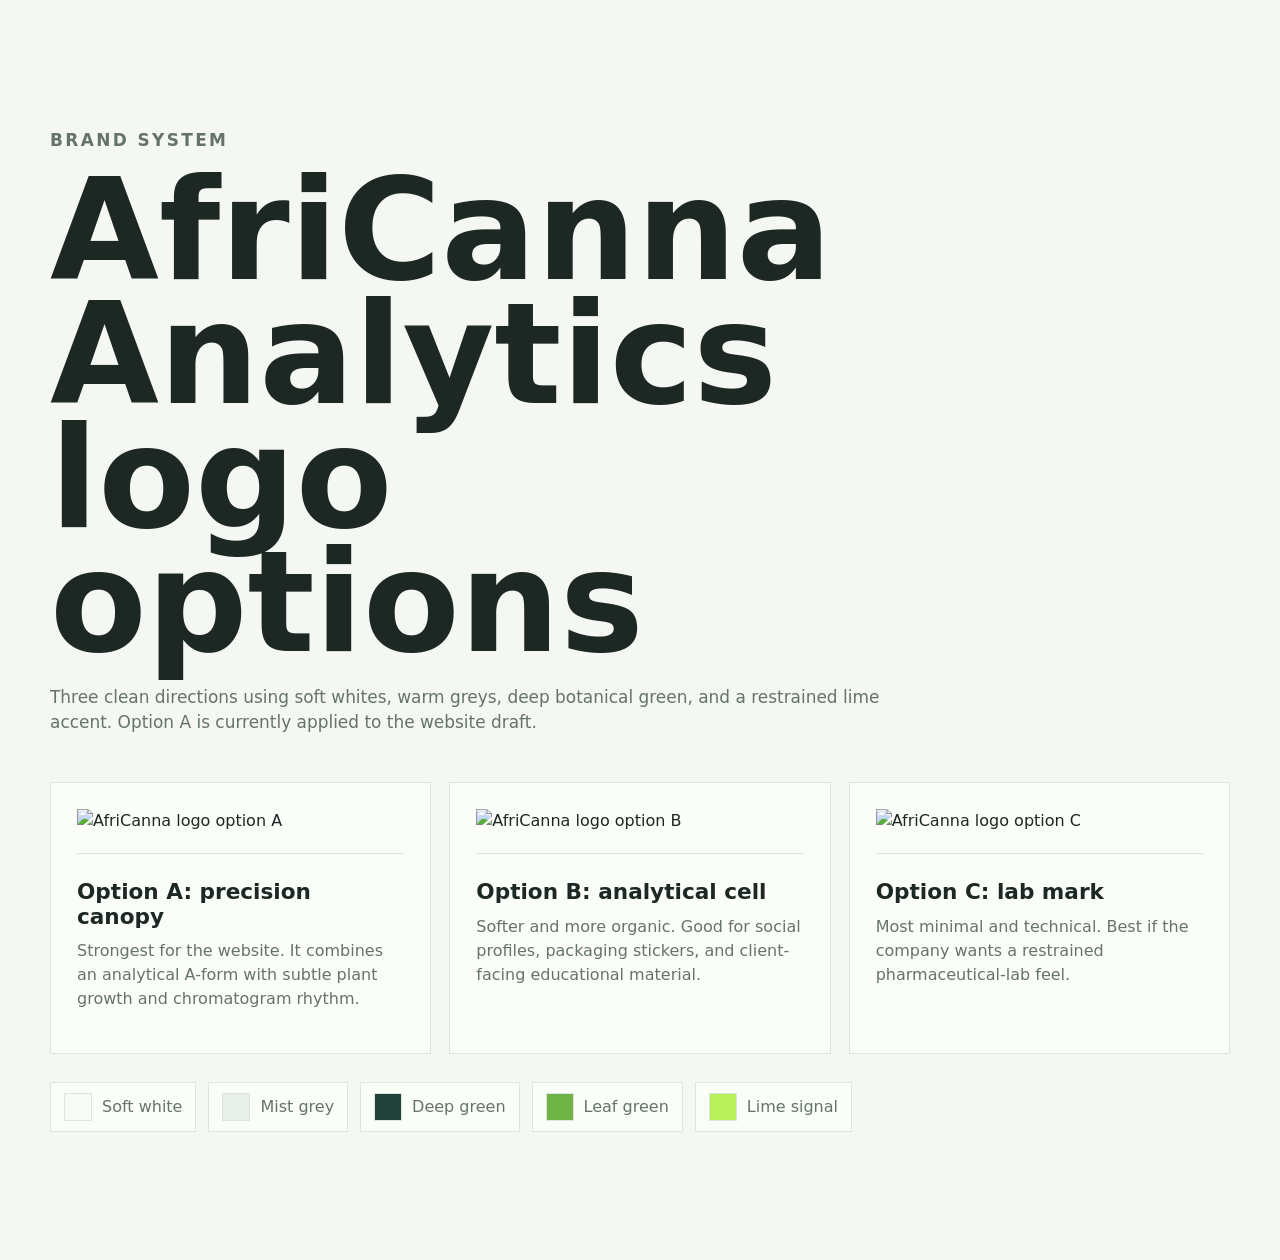
==== brand-options.html @ f75cc37d "Add files via upload" ====
<!doctype html>
<html lang="en">
  <head>
    <meta charset="utf-8" />
    <meta name="viewport" content="width=device-width, initial-scale=1" />
    <title>AfriCanna Analytics | Brand Options</title>
    <link rel="stylesheet" href="styles.css" />
  </head>
  <body class="brand-page">
    <main class="section">
      <div class="wrap">
        <div class="section-heading">
          <p class="kicker">Brand system</p>
          <h1>AfriCanna Analytics logo options</h1>
          <p>
            Three clean directions using soft whites, warm greys, deep botanical green, and a
            restrained lime accent. Option A is currently applied to the website draft.
          </p>
        </div>

        <div class="logo-options">
          <article>
            <img src="assets/logo-africanna-primary.svg" alt="AfriCanna logo option A" />
            <h2>Option A: precision canopy</h2>
            <p>Strongest for the website. It combines an analytical A-form with subtle plant growth and chromatogram rhythm.</p>
          </article>
          <article>
            <img src="assets/logo-africanna-option-b.svg" alt="AfriCanna logo option B" />
            <h2>Option B: analytical cell</h2>
            <p>Softer and more organic. Good for social profiles, packaging stickers, and client-facing educational material.</p>
          </article>
          <article>
            <img src="assets/logo-africanna-option-c.svg" alt="AfriCanna logo option C" />
            <h2>Option C: lab mark</h2>
            <p>Most minimal and technical. Best if the company wants a restrained pharmaceutical-lab feel.</p>
          </article>
        </div>

        <div class="palette">
          <span style="--swatch:#F8FAF7">Soft white</span>
          <span style="--swatch:#E8EEE9">Mist grey</span>
          <span style="--swatch:#21423A">Deep green</span>
          <span style="--swatch:#6FB246">Leaf green</span>
          <span style="--swatch:#B7F05A">Lime signal</span>
        </div>
      </div>
    </main>
  </body>
</html>
---- styles.css ----
:root {
  --ink: #1d2824;
  --muted: #65736b;
  --line: #dde5df;
  --line-strong: #c9d6ce;
  --white: #fbfdf9;
  --soft: #f4f7f2;
  --wash: #eaf0eb;
  --green: #21423a;
  --leaf: #6fb246;
  --lime: #b7f05a;
  --lime-soft: #e7f8c7;
  --shadow: 0 22px 60px rgba(29, 40, 36, 0.11);
  --max: 1180px;
  color-scheme: light;
}

* {
  box-sizing: border-box;
}

html {
  scroll-behavior: smooth;
}

body {
  margin: 0;
  background: var(--white);
  color: var(--ink);
  font-family: Inter, ui-sans-serif, system-ui, -apple-system, BlinkMacSystemFont, "Segoe UI", sans-serif;
  line-height: 1.5;
}

img {
  display: block;
  max-width: 100%;
}

a {
  color: inherit;
  text-decoration: none;
}

.wrap {
  width: min(var(--max), calc(100% - 40px));
  margin: 0 auto;
}

.site-header {
  position: fixed;
  inset: 0 0 auto;
  z-index: 20;
  display: flex;
  align-items: center;
  justify-content: space-between;
  gap: 24px;
  min-height: 78px;
  padding: 14px clamp(20px, 4vw, 52px);
  background: rgba(251, 253, 249, 0.87);
  border-bottom: 1px solid rgba(221, 229, 223, 0.85);
  backdrop-filter: blur(18px);
}

.brand {
  display: inline-flex;
  align-items: center;
  width: 244px;
}

.brand img {
  width: 100%;
  height: auto;
}

nav {
  display: flex;
  align-items: center;
  gap: clamp(14px, 2.4vw, 34px);
  color: var(--muted);
  font-size: 0.92rem;
}

nav a {
  border-bottom: 1px solid transparent;
  padding: 8px 0;
}

nav a:hover {
  color: var(--ink);
  border-color: var(--lime);
}

.hero {
  position: relative;
  min-height: 94svh;
  display: grid;
  align-items: end;
  overflow: hidden;
  isolation: isolate;
  padding: 132px 0 78px;
}

.hero__image,
.hero__overlay {
  position: absolute;
  inset: 0;
}

.hero__image {
  z-index: -3;
  background-image: url("assets/nira-lab-bench.jpeg");
  background-size: cover;
  background-position: center;
  filter: saturate(0.84) brightness(1.08);
  transform: scale(1.02);
}

.hero__overlay {
  z-index: -2;
  background:
    linear-gradient(90deg, rgba(251, 253, 249, 0.96) 0%, rgba(251, 253, 249, 0.78) 44%, rgba(251, 253, 249, 0.3) 100%),
    linear-gradient(0deg, rgba(251, 253, 249, 0.95) 0%, rgba(251, 253, 249, 0) 36%);
}

.hero__content {
  width: min(760px, calc(100% - 40px));
  margin-left: clamp(20px, 7vw, 92px);
}

.eyebrow,
.kicker {
  margin: 0 0 16px;
  color: var(--leaf);
  font-size: 0.78rem;
  font-weight: 720;
  letter-spacing: 0.14em;
  text-transform: uppercase;
}

h1,
h2,
h3,
p {
  margin-top: 0;
}

h1 {
  margin-bottom: 20px;
  font-size: clamp(4.5rem, 11vw, 9.6rem);
  line-height: 0.88;
  letter-spacing: 0;
  max-width: 840px;
}

h2 {
  font-size: clamp(2.1rem, 4.6vw, 4.5rem);
  line-height: 0.98;
  letter-spacing: 0;
  margin-bottom: 24px;
}

h3 {
  font-size: clamp(1.15rem, 1.9vw, 1.45rem);
  line-height: 1.15;
  margin-bottom: 10px;
}

.hero__lead {
  max-width: 620px;
  margin-bottom: 34px;
  color: #3f4d46;
  font-size: clamp(1.12rem, 2vw, 1.45rem);
}

.hero__actions {
  display: flex;
  flex-wrap: wrap;
  gap: 12px;
}

.button,
.contact-form button {
  display: inline-flex;
  min-height: 48px;
  align-items: center;
  justify-content: center;
  border: 1px solid var(--green);
  border-radius: 4px;
  padding: 13px 20px;
  font: inherit;
  font-weight: 680;
  cursor: pointer;
  transition: transform 160ms ease, border-color 160ms ease, background 160ms ease;
}

.button:hover,
.contact-form button:hover {
  transform: translateY(-1px);
}

.button--solid,
.contact-form button {
  background: var(--green);
  color: var(--white);
}

.button--ghost {
  background: rgba(251, 253, 249, 0.65);
  color: var(--green);
}

.band {
  background: var(--green);
  color: var(--white);
}

.intro {
  padding: 84px 0;
}

.intro .kicker {
  color: var(--lime);
}

.intro__grid,
.quality-grid,
.contact-grid,
.methods-grid,
.sample-grid,
.footer-grid {
  display: grid;
  grid-template-columns: minmax(0, 1fr) minmax(0, 1fr);
  gap: clamp(34px, 6vw, 86px);
  align-items: start;
}

.intro p:not(.kicker),
.section-heading p,
.method-copy p,
.quality-grid p,
.contact-grid p {
  color: var(--muted);
  font-size: 1.06rem;
}

.intro p:not(.kicker) {
  color: rgba(251, 253, 249, 0.76);
  max-width: 680px;
}

.intro h2 {
  max-width: 680px;
}

.section {
  padding: clamp(78px, 10vw, 132px) 0;
}

.section--soft {
  background: var(--soft);
}

.section-heading {
  max-width: 860px;
  margin-bottom: 46px;
}

.service-list {
  border-top: 1px solid var(--line);
}

.service {
  display: grid;
  grid-template-columns: 78px minmax(0, 1fr) 150px;
  gap: 28px;
  padding: 34px 0;
  border-bottom: 1px solid var(--line);
}

.service__number {
  color: var(--leaf);
  font-size: 0.82rem;
  font-weight: 760;
  letter-spacing: 0.12em;
}

.service p {
  color: var(--muted);
  margin-bottom: 0;
}

.service__method {
  justify-self: end;
  color: var(--green) !important;
  font-weight: 760;
  white-space: nowrap;
}

.price-table {
  border: 1px solid var(--line);
  background: rgba(251, 253, 249, 0.72);
  box-shadow: var(--shadow);
}

.price-row {
  display: grid;
  grid-template-columns: 1.05fr 2fr 0.85fr 0.95fr 0.72fr;
  min-height: 74px;
  border-bottom: 1px solid var(--line);
}

.price-row:last-child {
  border-bottom: 0;
}

.price-row span {
  display: flex;
  align-items: center;
  min-width: 0;
  padding: 16px 18px;
  border-right: 1px solid var(--line);
  color: var(--muted);
}

.price-row span:first-child,
.price-row span:last-child {
  color: var(--ink);
  font-weight: 690;
}

.price-row span:last-child {
  border-right: 0;
}

.price-row--head {
  min-height: 54px;
  background: var(--green);
}

.price-row--head span {
  color: var(--white) !important;
  font-size: 0.78rem;
  font-weight: 760;
  letter-spacing: 0.11em;
  text-transform: uppercase;
  border-color: rgba(251, 253, 249, 0.18);
}

.price-row--highlight {
  background: var(--lime-soft);
}

.pricing-notes {
  display: flex;
  flex-wrap: wrap;
  gap: 14px;
  margin-top: 18px;
  color: var(--muted);
  font-size: 0.95rem;
}

.pricing-notes p {
  margin: 0;
  border-left: 3px solid var(--lime);
  padding-left: 12px;
}

.instrument-panel {
  display: grid;
  grid-template-columns: repeat(4, minmax(0, 1fr));
  align-items: end;
  gap: 12px;
  min-height: 310px;
  border: 1px solid var(--line);
  background: linear-gradient(180deg, #fbfdf9 0%, #f2f6f0 100%);
  padding: 36px 28px 28px;
  box-shadow: var(--shadow);
}

.instrument {
  position: relative;
  display: grid;
  align-content: end;
  justify-items: center;
  min-height: 230px;
}

.instrument::before {
  content: "";
  width: 100%;
  max-width: 132px;
  height: 104px;
  border: 2px solid var(--line-strong);
  background: #fbfdf9;
  box-shadow: inset 0 -18px 0 rgba(221, 229, 223, 0.38);
}

.instrument p {
  margin: 12px 0 0;
  color: var(--green);
  font-size: 0.82rem;
  font-weight: 760;
  letter-spacing: 0.08em;
}

.instrument__screen,
.instrument__door,
.instrument__stack,
.instrument__tower,
.instrument__bench {
  position: absolute;
  display: block;
}

.instrument__screen {
  top: 94px;
  width: 32px;
  height: 20px;
  background: var(--lime);
  border: 2px solid var(--green);
}

.instrument__door {
  top: 122px;
  width: 46px;
  height: 46px;
  border-radius: 50%;
  border: 8px solid var(--green);
  box-shadow: inset 0 0 0 9px #e7f8c7;
}

.instrument--hplc::before {
  height: 138px;
  max-width: 118px;
}

.instrument__stack {
  width: 82px;
  height: 28px;
  border: 2px solid var(--line-strong);
  background: #fbfdf9;
}

.instrument--hplc .instrument__stack:nth-child(1) {
  top: 75px;
}

.instrument--hplc .instrument__stack:nth-child(2) {
  top: 111px;
}

.instrument--hplc .instrument__stack:nth-child(3) {
  top: 147px;
}

.instrument--ms::before,
.instrument--icp::before {
  height: 78px;
  max-width: 130px;
}

.instrument__tower {
  top: 54px;
  width: 58px;
  height: 112px;
  border: 2px solid var(--line-strong);
  background: linear-gradient(180deg, #fbfdf9 0%, #eaf0eb 100%);
}

.instrument__tower--wide {
  width: 74px;
  height: 124px;
  top: 42px;
}

.instrument__bench {
  top: 156px;
  width: 116px;
  height: 32px;
  border: 2px solid var(--line-strong);
  background: #fbfdf9;
}

.method-lanes {
  display: grid;
  grid-template-columns: repeat(3, minmax(0, 1fr));
  gap: 1px;
  margin-top: 30px;
  background: var(--line);
  border: 1px solid var(--line);
}

.method-lanes article {
  min-height: 228px;
  background: var(--white);
  padding: 30px;
}

.method-lanes p {
  color: var(--muted);
}

.section--image {
  background: #eef3ef;
}

.sample-grid {
  align-items: start;
}

.sample-columns {
  display: grid;
  grid-template-columns: repeat(2, minmax(0, 1fr));
  gap: 18px;
  margin-top: 24px;
}

.sample-columns ul {
  margin: 0;
  padding: 0;
  list-style: none;
}

.sample-columns li {
  border-top: 1px solid var(--line-strong);
  padding: 11px 0;
  color: var(--muted);
}

.sample-columns li:last-child {
  border-bottom: 1px solid var(--line-strong);
}

figure {
  margin: 0;
}

figure img {
  width: 100%;
  aspect-ratio: 16 / 10;
  object-fit: cover;
  border: 1px solid var(--line-strong);
  filter: saturate(0.85) contrast(0.98);
}

figcaption {
  margin-top: 10px;
  color: var(--muted);
  font-size: 0.9rem;
}

.steps {
  display: grid;
  grid-template-columns: repeat(5, minmax(0, 1fr));
  gap: 1px;
  margin: 0;
  padding: 0;
  list-style: none;
  background: var(--line);
  border: 1px solid var(--line);
}

.steps li {
  min-height: 252px;
  background: var(--white);
  padding: 26px;
}

.steps span {
  display: block;
  color: var(--leaf);
  font-weight: 760;
  letter-spacing: 0.1em;
  margin-bottom: 48px;
}

.steps strong {
  display: block;
  margin-bottom: 12px;
  font-size: 1.05rem;
}

.steps p {
  color: var(--muted);
  margin-bottom: 0;
}

.section--quality {
  background: var(--green);
  color: var(--white);
}

.section--quality .kicker {
  color: var(--lime);
}

.section--quality p {
  color: rgba(251, 253, 249, 0.76);
}

.quality-list {
  border-top: 1px solid rgba(251, 253, 249, 0.25);
}

.quality-list p {
  margin: 0;
  padding: 20px 0;
  border-bottom: 1px solid rgba(251, 253, 249, 0.25);
  color: var(--white);
  font-size: 1.12rem;
}

.contact {
  background: var(--white);
}

.contact-form {
  display: grid;
  gap: 16px;
  padding: 28px;
  border: 1px solid var(--line);
  background: var(--soft);
}

label {
  display: grid;
  gap: 8px;
  color: var(--green);
  font-size: 0.88rem;
  font-weight: 720;
}

input,
textarea {
  width: 100%;
  border: 1px solid var(--line-strong);
  border-radius: 0;
  background: var(--white);
  color: var(--ink);
  font: inherit;
  padding: 13px 14px;
}

input:focus,
textarea:focus {
  outline: 2px solid var(--lime);
  outline-offset: 1px;
}

.site-footer {
  border-top: 1px solid var(--line);
  padding: 54px 0;
  background: #f7faf5;
}

.site-footer img {
  width: 250px;
  margin-bottom: 16px;
}

.site-footer p {
  color: var(--muted);
  max-width: 560px;
}

.footer-title {
  color: var(--green) !important;
  font-weight: 760;
  margin-bottom: 10px;
}

.brand-page {
  background: var(--soft);
}

.logo-options {
  display: grid;
  grid-template-columns: repeat(3, minmax(0, 1fr));
  gap: 18px;
}

.logo-options article {
  border: 1px solid var(--line);
  background: var(--white);
  padding: 26px;
}

.logo-options img {
  width: 100%;
  margin-bottom: 26px;
  border-bottom: 1px solid var(--line);
  padding-bottom: 20px;
}

.logo-options h2 {
  font-size: 1.35rem;
  line-height: 1.15;
  margin-bottom: 10px;
}

.logo-options p {
  color: var(--muted);
}

.palette {
  display: flex;
  flex-wrap: wrap;
  gap: 12px;
  margin-top: 28px;
}

.palette span {
  display: inline-flex;
  align-items: center;
  gap: 10px;
  padding: 10px 13px;
  border: 1px solid var(--line);
  background: var(--white);
  color: var(--muted);
}

.palette span::before {
  content: "";
  width: 26px;
  height: 26px;
  background: var(--swatch);
  border: 1px solid var(--line);
}

@media (max-width: 980px) {
  .site-header {
    position: sticky;
    flex-direction: column;
    align-items: flex-start;
    min-height: 0;
  }

  nav {
    width: 100%;
    overflow-x: auto;
    padding-bottom: 2px;
  }

  .hero {
    min-height: 86svh;
    padding-top: 92px;
  }

  .hero__content {
    margin-left: 20px;
  }

  .intro__grid,
  .quality-grid,
  .contact-grid,
  .methods-grid,
  .sample-grid,
  .footer-grid {
    grid-template-columns: 1fr;
  }

  .service {
    grid-template-columns: 56px minmax(0, 1fr);
  }

  .service__method {
    grid-column: 2;
    justify-self: start;
  }

  .price-table {
    display: grid;
    gap: 12px;
    border: 0;
    background: transparent;
    box-shadow: none;
  }

  .price-row,
  .price-row--head {
    display: grid;
    grid-template-columns: 1fr;
    min-height: 0;
    border: 1px solid var(--line);
    background: var(--white);
  }

  .price-row--head {
    display: none;
  }

  .price-row span {
    border-right: 0;
    border-bottom: 1px solid var(--line);
    padding: 12px 16px;
  }

  .price-row span:last-child {
    border-bottom: 0;
  }

  .instrument-panel,
  .method-lanes,
  .steps,
  .logo-options {
    grid-template-columns: 1fr 1fr;
  }

  .method-lanes article,
  .steps li {
    min-height: 210px;
  }
}

@media (max-width: 640px) {
  .wrap,
  .hero__content {
    width: min(100% - 28px, var(--max));
  }

  .brand {
    width: 210px;
  }

  h1 {
    font-size: clamp(3.5rem, 18vw, 5.3rem);
  }

  .hero__overlay {
    background:
      linear-gradient(90deg, rgba(251, 253, 249, 0.98) 0%, rgba(251, 253, 249, 0.86) 68%, rgba(251, 253, 249, 0.58) 100%),
      linear-gradient(0deg, rgba(251, 253, 249, 0.95) 0%, rgba(251, 253, 249, 0) 36%);
  }

  .hero__actions,
  .button {
    width: 100%;
  }

  .sample-columns,
  .instrument-panel,
  .method-lanes,
  .steps,
  .logo-options {
    grid-template-columns: 1fr;
  }

  .instrument-panel {
    min-height: 0;
  }

  .instrument {
    min-height: 190px;
  }

  .contact-form {
    padding: 20px;
  }
}
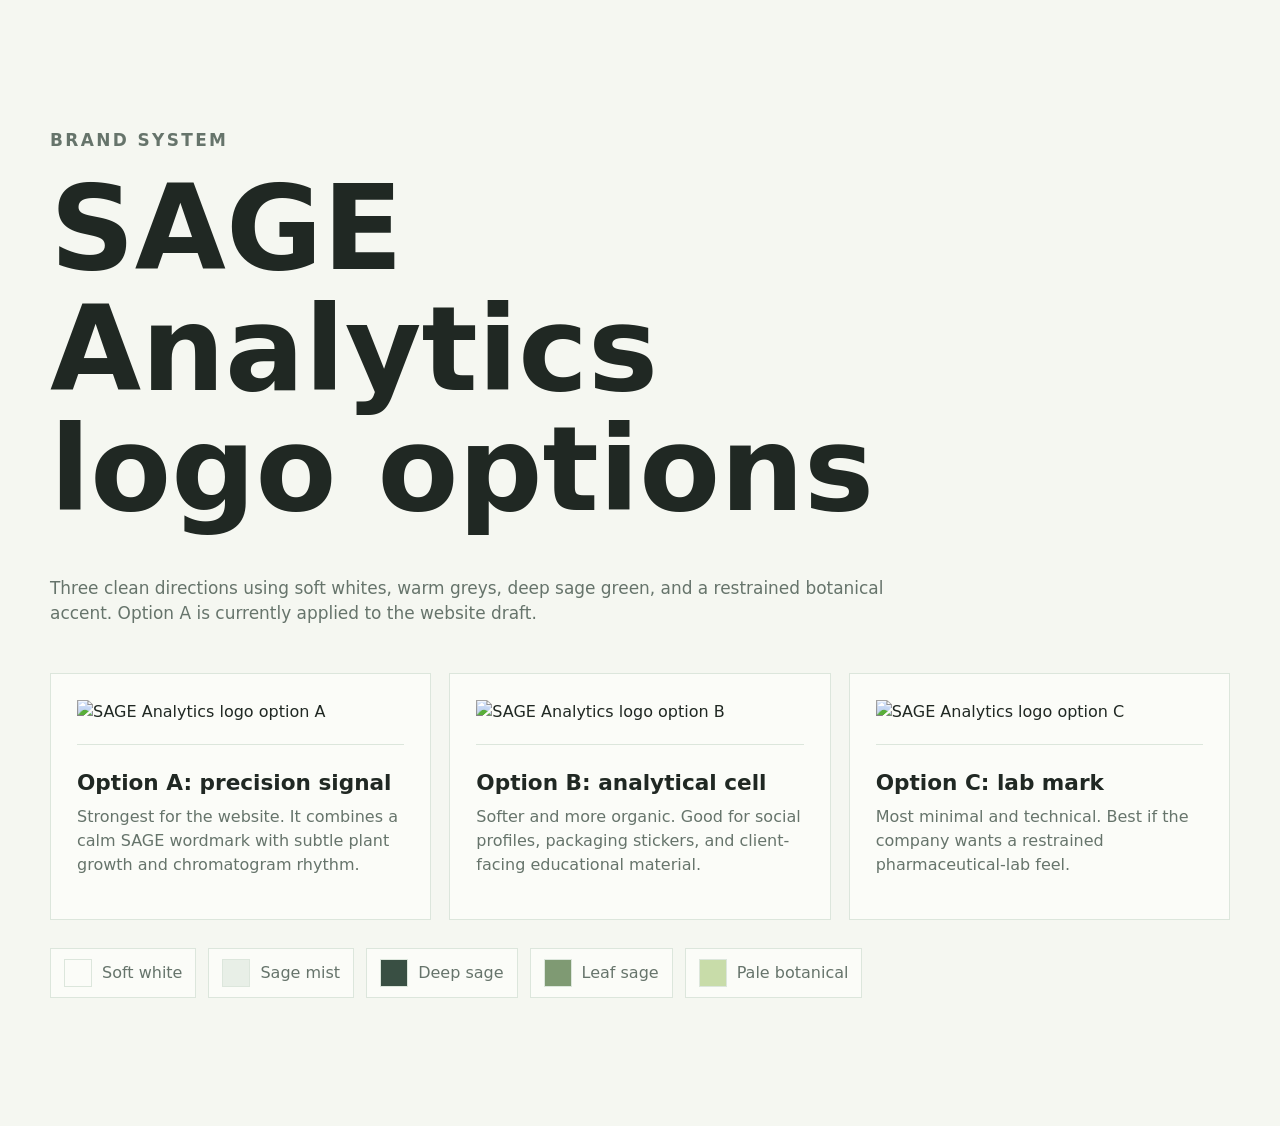
==== commit 6070441f: "Add files via upload" ====
--- a/brand-options.html
+++ b/brand-options.html
@@ -3,7 +3,7 @@
   <head>
     <meta charset="utf-8" />
     <meta name="viewport" content="width=device-width, initial-scale=1" />
-    <title>AfriCanna Analytics | Brand Options</title>
+    <title>SAGE Analytics | Brand Options</title>
     <link rel="stylesheet" href="styles.css" />
   </head>
   <body class="brand-page">
@@ -11,37 +11,37 @@
       <div class="wrap">
         <div class="section-heading">
           <p class="kicker">Brand system</p>
-          <h1>AfriCanna Analytics logo options</h1>
+          <h1>SAGE Analytics logo options</h1>
           <p>
-            Three clean directions using soft whites, warm greys, deep botanical green, and a
-            restrained lime accent. Option A is currently applied to the website draft.
+            Three clean directions using soft whites, warm greys, deep sage green, and a
+            restrained botanical accent. Option A is currently applied to the website draft.
           </p>
         </div>
 
         <div class="logo-options">
           <article>
-            <img src="assets/logo-africanna-primary.svg" alt="AfriCanna logo option A" />
-            <h2>Option A: precision canopy</h2>
-            <p>Strongest for the website. It combines an analytical A-form with subtle plant growth and chromatogram rhythm.</p>
+            <img src="assets/logo-sage-primary.svg" alt="SAGE Analytics logo option A" />
+            <h2>Option A: precision signal</h2>
+            <p>Strongest for the website. It combines a calm SAGE wordmark with subtle plant growth and chromatogram rhythm.</p>
           </article>
           <article>
-            <img src="assets/logo-africanna-option-b.svg" alt="AfriCanna logo option B" />
+            <img src="assets/logo-sage-option-b.svg" alt="SAGE Analytics logo option B" />
             <h2>Option B: analytical cell</h2>
             <p>Softer and more organic. Good for social profiles, packaging stickers, and client-facing educational material.</p>
           </article>
           <article>
-            <img src="assets/logo-africanna-option-c.svg" alt="AfriCanna logo option C" />
+            <img src="assets/logo-sage-option-c.svg" alt="SAGE Analytics logo option C" />
             <h2>Option C: lab mark</h2>
             <p>Most minimal and technical. Best if the company wants a restrained pharmaceutical-lab feel.</p>
           </article>
         </div>
 
         <div class="palette">
-          <span style="--swatch:#F8FAF7">Soft white</span>
-          <span style="--swatch:#E8EEE9">Mist grey</span>
-          <span style="--swatch:#21423A">Deep green</span>
-          <span style="--swatch:#6FB246">Leaf green</span>
-          <span style="--swatch:#B7F05A">Lime signal</span>
+          <span style="--swatch:#FBFCF8">Soft white</span>
+          <span style="--swatch:#E8EFE7">Sage mist</span>
+          <span style="--swatch:#394F43">Deep sage</span>
+          <span style="--swatch:#7F9A73">Leaf sage</span>
+          <span style="--swatch:#C8DCA9">Pale botanical</span>
         </div>
       </div>
     </main>
--- a/styles.css
+++ b/styles.css
@@ -1,16 +1,16 @@
 :root {
-  --ink: #1d2824;
-  --muted: #65736b;
-  --line: #dde5df;
-  --line-strong: #c9d6ce;
-  --white: #fbfdf9;
-  --soft: #f4f7f2;
-  --wash: #eaf0eb;
-  --green: #21423a;
-  --leaf: #6fb246;
-  --lime: #b7f05a;
-  --lime-soft: #e7f8c7;
-  --shadow: 0 22px 60px rgba(29, 40, 36, 0.11);
+  --ink: #202823;
+  --muted: #66746b;
+  --line: #dce6dc;
+  --line-strong: #c5d4c5;
+  --white: #fbfcf8;
+  --soft: #f5f7f1;
+  --wash: #e8efe7;
+  --green: #394f43;
+  --leaf: #7f9a73;
+  --lime: #c8dca9;
+  --lime-soft: #edf4e3;
+  --shadow: 0 22px 60px rgba(32, 40, 35, 0.11);
   --max: 1180px;
   color-scheme: light;
 }
@@ -59,6 +59,7 @@
   background: rgba(251, 253, 249, 0.87);
   border-bottom: 1px solid rgba(221, 229, 223, 0.85);
   backdrop-filter: blur(18px);
+  overflow: visible;
 }
 
 .brand {
@@ -72,22 +73,109 @@
   height: auto;
 }
 
-nav {
+.main-nav {
+  position: relative;
   display: flex;
   align-items: center;
   gap: clamp(14px, 2.4vw, 34px);
   color: var(--muted);
   font-size: 0.92rem;
-}
-
-nav a {
+  overflow: visible;
+}
+
+.main-nav a {
   border-bottom: 1px solid transparent;
   padding: 8px 0;
 }
 
-nav a:hover {
+.main-nav a:hover {
   color: var(--ink);
   border-color: var(--lime);
+}
+
+.nav-item {
+  position: relative;
+}
+
+.nav-item--mega {
+  position: static;
+}
+
+.nav-item > a {
+  display: inline-flex;
+  align-items: center;
+  gap: 8px;
+}
+
+.nav-item > a::after {
+  content: "";
+  width: 7px;
+  height: 7px;
+  border-right: 1px solid currentColor;
+  border-bottom: 1px solid currentColor;
+  transform: rotate(45deg) translateY(-2px);
+}
+
+.mega-menu {
+  position: absolute;
+  top: calc(100% + 18px);
+  right: 0;
+  left: auto;
+  width: min(760px, calc(100vw - 56px));
+  display: grid;
+  grid-template-columns: repeat(3, minmax(0, 1fr));
+  gap: 1px;
+  visibility: hidden;
+  opacity: 0;
+  transform: translateY(8px);
+  pointer-events: none;
+  background: var(--line);
+  border: 1px solid var(--line);
+  box-shadow: var(--shadow);
+  transition: opacity 160ms ease, transform 160ms ease, visibility 160ms ease;
+}
+
+.nav-item:hover .mega-menu,
+.nav-item:focus-within .mega-menu,
+.nav-item--mega.is-open .mega-menu {
+  visibility: visible;
+  opacity: 1;
+  transform: translateY(0);
+  pointer-events: auto;
+}
+
+.mega-menu div {
+  min-height: 220px;
+  padding: 22px;
+  background: rgba(251, 253, 249, 0.98);
+}
+
+.mega-menu p {
+  margin: 0 0 15px;
+  color: var(--green);
+  font-size: 0.75rem;
+  font-weight: 780;
+  letter-spacing: 0.11em;
+  text-transform: uppercase;
+}
+
+.mega-menu a {
+  display: block;
+  border-top: 1px solid var(--line);
+  border-bottom: 0;
+  padding: 12px 0;
+  color: var(--muted);
+}
+
+.mega-menu a:hover {
+  color: var(--ink);
+}
+
+.nav-cta {
+  border: 1px solid var(--green) !important;
+  border-radius: 4px;
+  padding: 10px 15px !important;
+  color: var(--green);
 }
 
 .hero {
@@ -145,18 +233,24 @@
 }
 
 h1 {
-  margin-bottom: 20px;
-  font-size: clamp(4.5rem, 11vw, 9.6rem);
-  line-height: 0.88;
+  margin-bottom: 46px;
+  font-size: clamp(3.8rem, 9.2vw, 8.2rem);
+  line-height: 1.02;
   letter-spacing: 0;
-  max-width: 840px;
+  max-width: 900px;
+  text-wrap: balance;
+}
+
+.hero h1 {
+  margin-bottom: 14px;
 }
 
 h2 {
   font-size: clamp(2.1rem, 4.6vw, 4.5rem);
-  line-height: 0.98;
+  line-height: 1.06;
   letter-spacing: 0;
   margin-bottom: 24px;
+  text-wrap: balance;
 }
 
 h3 {
@@ -165,11 +259,37 @@
   margin-bottom: 10px;
 }
 
+.hero__acronym {
+  max-width: 620px;
+  margin-bottom: 24px;
+  color: var(--green);
+  font-size: clamp(0.86rem, 1.2vw, 1rem);
+  font-weight: 760;
+  letter-spacing: 0.16em;
+  text-transform: uppercase;
+}
+
 .hero__lead {
   max-width: 620px;
   margin-bottom: 34px;
-  color: #3f4d46;
+  color: #46554c;
   font-size: clamp(1.12rem, 2vw, 1.45rem);
+}
+
+.hero__proof {
+  display: flex;
+  flex-wrap: wrap;
+  gap: 10px;
+  margin: -14px 0 30px;
+}
+
+.hero__proof span {
+  border: 1px solid rgba(57, 79, 67, 0.18);
+  background: rgba(251, 252, 248, 0.74);
+  color: var(--green);
+  padding: 8px 11px;
+  font-size: 0.82rem;
+  font-weight: 680;
 }
 
 .hero__actions {
@@ -265,6 +385,262 @@
   margin-bottom: 46px;
 }
 
+.product-grid,
+.scope-grid {
+  display: grid;
+  gap: 1px;
+  background: var(--line);
+  border: 1px solid var(--line);
+}
+
+.product-grid {
+  grid-template-columns: repeat(4, minmax(0, 1fr));
+}
+
+.scope-grid {
+  grid-template-columns: repeat(4, minmax(0, 1fr));
+}
+
+.product-card,
+.scope-card {
+  position: relative;
+  min-height: 282px;
+  background: var(--white);
+  padding: 28px;
+}
+
+.product-card h3,
+.scope-card h3 {
+  margin-top: 28px;
+}
+
+.product-card p,
+.scope-card p {
+  color: var(--muted);
+}
+
+.scope-card {
+  display: grid;
+  align-content: space-between;
+}
+
+.scope-card--complete {
+  background: linear-gradient(180deg, #fbfcf8 0%, #f1f6ed 100%);
+}
+
+.scope-card__method {
+  margin: 26px 0 0;
+  color: var(--green) !important;
+  font-size: 0.8rem;
+  font-weight: 780;
+  letter-spacing: 0.08em;
+  text-transform: uppercase;
+}
+
+.lab-icon {
+  position: relative;
+  display: block;
+  width: 54px;
+  height: 54px;
+  border: 1px solid var(--line-strong);
+  background: #fbfcf8;
+}
+
+.lab-icon::before,
+.lab-icon::after {
+  content: "";
+  position: absolute;
+  display: block;
+}
+
+.lab-icon--flower::before {
+  left: 25px;
+  top: 14px;
+  width: 2px;
+  height: 28px;
+  background: var(--green);
+}
+
+.lab-icon--flower::after {
+  left: 13px;
+  top: 12px;
+  width: 27px;
+  height: 27px;
+  border: 2px solid var(--leaf);
+  border-radius: 50% 50% 50% 0;
+  transform: rotate(-45deg);
+}
+
+.lab-icon--drop::before {
+  left: 17px;
+  top: 9px;
+  width: 20px;
+  height: 31px;
+  border: 2px solid var(--green);
+  border-radius: 16px 16px 18px 18px;
+  transform: rotate(45deg);
+}
+
+.lab-icon--drop::after {
+  left: 24px;
+  top: 28px;
+  width: 18px;
+  height: 2px;
+  background: var(--lime);
+}
+
+.lab-icon--vial::before {
+  left: 19px;
+  top: 10px;
+  width: 16px;
+  height: 32px;
+  border: 2px solid var(--green);
+  border-top: 7px solid var(--green);
+}
+
+.lab-icon--vial::after {
+  left: 22px;
+  top: 30px;
+  width: 10px;
+  height: 7px;
+  background: var(--lime);
+}
+
+.lab-icon--beaker::before {
+  left: 15px;
+  top: 12px;
+  width: 24px;
+  height: 29px;
+  border: 2px solid var(--green);
+  border-top: 0;
+  transform: skewX(-7deg);
+}
+
+.lab-icon--beaker::after {
+  left: 18px;
+  top: 31px;
+  width: 18px;
+  height: 2px;
+  background: var(--lime);
+}
+
+.lab-icon--lc::before,
+.lab-icon--ms::before {
+  left: 15px;
+  top: 12px;
+  width: 24px;
+  height: 30px;
+  border: 2px solid var(--green);
+}
+
+.lab-icon--lc::after {
+  left: 20px;
+  top: 20px;
+  width: 14px;
+  height: 3px;
+  box-shadow: 0 7px 0 var(--lime), 0 14px 0 var(--line-strong);
+  background: var(--line-strong);
+}
+
+.lab-icon--chrom::before {
+  left: 11px;
+  right: 11px;
+  bottom: 13px;
+  height: 2px;
+  background: var(--line-strong);
+}
+
+.lab-icon--chrom::after {
+  left: 13px;
+  bottom: 13px;
+  width: 28px;
+  height: 28px;
+  border-left: 3px solid var(--green);
+  border-bottom: 3px solid var(--lime);
+  transform: skewX(-20deg);
+}
+
+.lab-icon--solvent::before {
+  left: 18px;
+  top: 12px;
+  width: 18px;
+  height: 30px;
+  border: 2px solid var(--green);
+  border-radius: 12px 12px 5px 5px;
+}
+
+.lab-icon--solvent::after {
+  left: 21px;
+  top: 31px;
+  width: 12px;
+  height: 6px;
+  background: var(--lime);
+}
+
+.lab-icon--shield::before {
+  left: 15px;
+  top: 10px;
+  width: 24px;
+  height: 31px;
+  border: 2px solid var(--green);
+  border-radius: 14px 14px 18px 18px;
+}
+
+.lab-icon--shield::after {
+  left: 23px;
+  top: 21px;
+  width: 10px;
+  height: 16px;
+  border-right: 2px solid var(--lime);
+  border-bottom: 2px solid var(--lime);
+  transform: rotate(40deg);
+}
+
+.lab-icon--ms::after {
+  left: 10px;
+  top: 31px;
+  width: 34px;
+  height: 2px;
+  background: var(--lime);
+  box-shadow: 0 -10px 0 var(--line-strong);
+}
+
+.lab-icon--metal::before {
+  left: 17px;
+  top: 10px;
+  width: 20px;
+  height: 32px;
+  border: 2px solid var(--green);
+  border-radius: 4px;
+}
+
+.lab-icon--metal::after {
+  left: 23px;
+  top: 16px;
+  width: 8px;
+  height: 20px;
+  background: linear-gradient(var(--lime) 0 45%, transparent 45% 100%);
+}
+
+.lab-icon--matrix::before {
+  left: 13px;
+  top: 13px;
+  width: 28px;
+  height: 28px;
+  background:
+    linear-gradient(90deg, transparent 47%, var(--green) 47% 53%, transparent 53%),
+    linear-gradient(0deg, transparent 47%, var(--green) 47% 53%, transparent 53%);
+  border: 2px solid var(--line-strong);
+}
+
+.lab-icon--matrix::after {
+  right: 10px;
+  bottom: 10px;
+  width: 10px;
+  height: 10px;
+  background: var(--lime);
+}
+
 .service-list {
   border-top: 1px solid var(--line);
 }
@@ -426,7 +802,7 @@
   height: 46px;
   border-radius: 50%;
   border: 8px solid var(--green);
-  box-shadow: inset 0 0 0 9px #e7f8c7;
+  box-shadow: inset 0 0 0 9px #edf4e3;
 }
 
 .instrument--hplc::before {
@@ -438,7 +814,7 @@
   width: 82px;
   height: 28px;
   border: 2px solid var(--line-strong);
-  background: #fbfdf9;
+  background: #fbfcf8;
 }
 
 .instrument--hplc .instrument__stack:nth-child(1) {
@@ -464,7 +840,7 @@
   width: 58px;
   height: 112px;
   border: 2px solid var(--line-strong);
-  background: linear-gradient(180deg, #fbfdf9 0%, #eaf0eb 100%);
+  background: linear-gradient(180deg, #fbfcf8 0%, #e8efe7 100%);
 }
 
 .instrument__tower--wide {
@@ -478,7 +854,7 @@
   width: 116px;
   height: 32px;
   border: 2px solid var(--line-strong);
-  background: #fbfdf9;
+  background: #fbfcf8;
 }
 
 .method-lanes {
@@ -608,6 +984,33 @@
   border-bottom: 1px solid rgba(251, 253, 249, 0.25);
   color: var(--white);
   font-size: 1.12rem;
+}
+
+.resources {
+  background: var(--soft);
+}
+
+.resources-grid {
+  display: grid;
+  grid-template-columns: minmax(0, 0.9fr) minmax(0, 1.1fr);
+  gap: clamp(34px, 6vw, 86px);
+}
+
+.resource-list {
+  display: grid;
+  border-top: 1px solid var(--line-strong);
+}
+
+.resource-list a {
+  padding: 20px 0;
+  border-bottom: 1px solid var(--line-strong);
+  color: var(--green);
+  font-size: 1.12rem;
+  font-weight: 680;
+}
+
+.resource-list a:hover {
+  color: var(--leaf);
 }
 
 .contact {
@@ -658,9 +1061,24 @@
   margin-bottom: 16px;
 }
 
+.site-footer .footer-grid {
+  grid-template-columns: 1.4fr repeat(3, minmax(140px, 0.65fr));
+  gap: clamp(24px, 4vw, 54px);
+}
+
 .site-footer p {
   color: var(--muted);
   max-width: 560px;
+}
+
+.site-footer a {
+  display: block;
+  color: var(--muted);
+  padding: 5px 0;
+}
+
+.site-footer a:hover {
+  color: var(--green);
 }
 
 .footer-title {
@@ -735,10 +1153,14 @@
     min-height: 0;
   }
 
-  nav {
+  .main-nav {
     width: 100%;
     overflow-x: auto;
     padding-bottom: 2px;
+  }
+
+  .mega-menu {
+    display: none;
   }
 
   .hero {
@@ -755,8 +1177,14 @@
   .contact-grid,
   .methods-grid,
   .sample-grid,
-  .footer-grid {
+  .footer-grid,
+  .resources-grid {
     grid-template-columns: 1fr;
+  }
+
+  .product-grid,
+  .scope-grid {
+    grid-template-columns: 1fr 1fr;
   }
 
   .service {
@@ -823,7 +1251,8 @@
   }
 
   h1 {
-    font-size: clamp(3.5rem, 18vw, 5.3rem);
+    font-size: clamp(3.2rem, 16vw, 4.8rem);
+    line-height: 1.03;
   }
 
   .hero__overlay {
@@ -841,7 +1270,9 @@
   .instrument-panel,
   .method-lanes,
   .steps,
-  .logo-options {
+  .logo-options,
+  .product-grid,
+  .scope-grid {
     grid-template-columns: 1fr;
   }
 
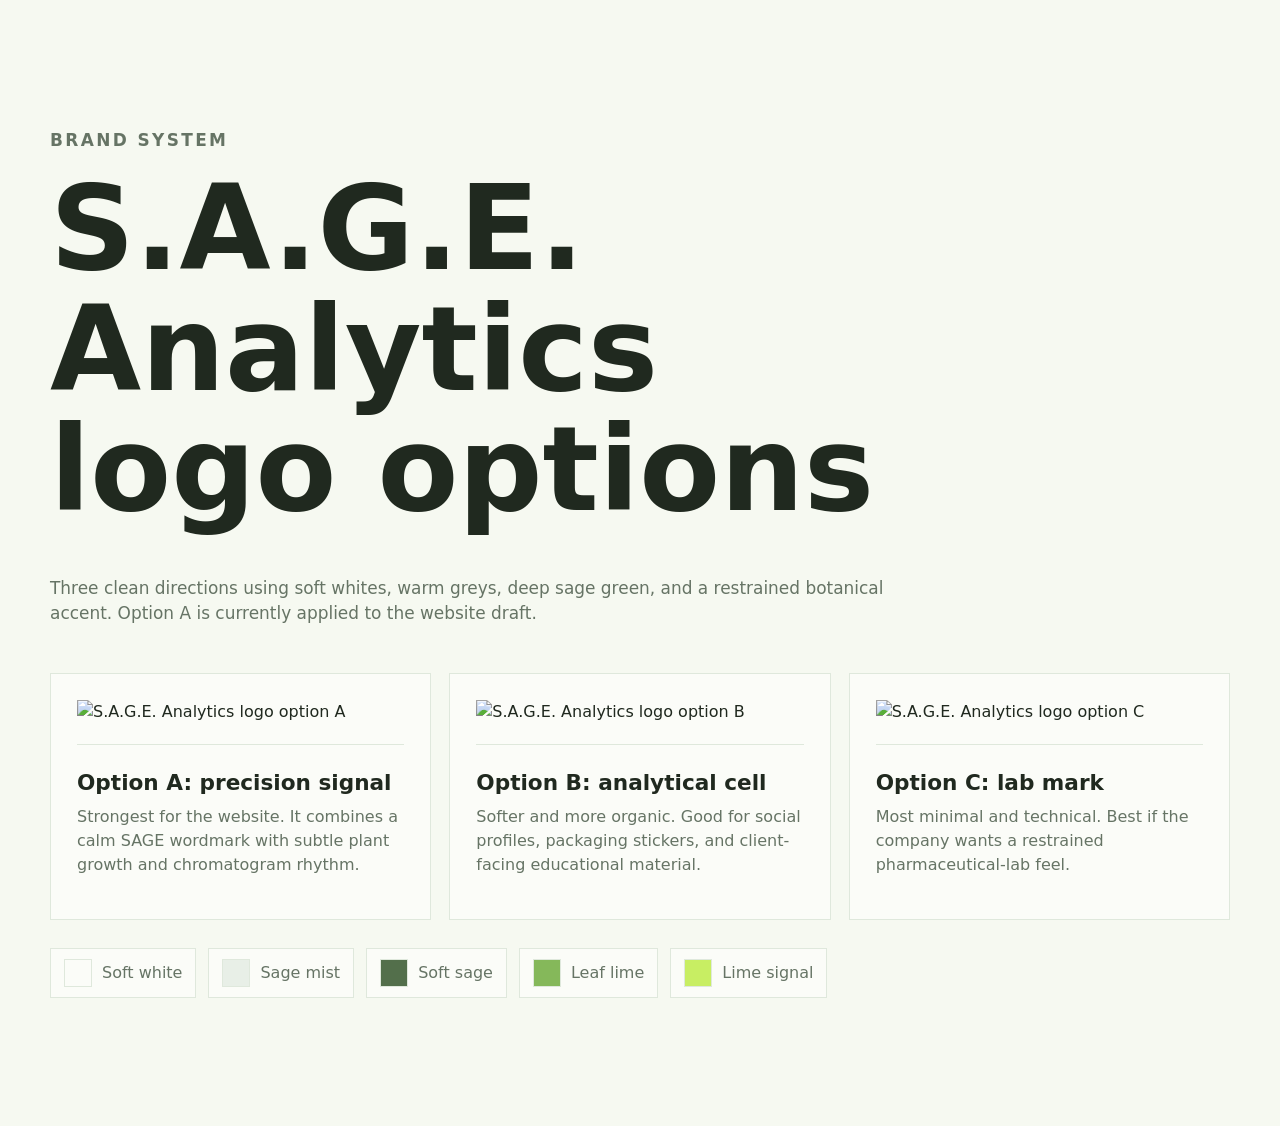
==== commit 93fbdaa3: "Add files via upload" ====
--- a/brand-options.html
+++ b/brand-options.html
@@ -3,7 +3,7 @@
   <head>
     <meta charset="utf-8" />
     <meta name="viewport" content="width=device-width, initial-scale=1" />
-    <title>SAGE Analytics | Brand Options</title>
+    <title>S.A.G.E. Analytics | Brand Options</title>
     <link rel="stylesheet" href="styles.css" />
   </head>
   <body class="brand-page">
@@ -11,7 +11,7 @@
       <div class="wrap">
         <div class="section-heading">
           <p class="kicker">Brand system</p>
-          <h1>SAGE Analytics logo options</h1>
+          <h1>S.A.G.E. Analytics logo options</h1>
           <p>
             Three clean directions using soft whites, warm greys, deep sage green, and a
             restrained botanical accent. Option A is currently applied to the website draft.
@@ -20,17 +20,17 @@
 
         <div class="logo-options">
           <article>
-            <img src="assets/logo-sage-primary.svg" alt="SAGE Analytics logo option A" />
+            <img src="assets/logo-sage-primary.svg" alt="S.A.G.E. Analytics logo option A" />
             <h2>Option A: precision signal</h2>
             <p>Strongest for the website. It combines a calm SAGE wordmark with subtle plant growth and chromatogram rhythm.</p>
           </article>
           <article>
-            <img src="assets/logo-sage-option-b.svg" alt="SAGE Analytics logo option B" />
+            <img src="assets/logo-sage-option-b.svg" alt="S.A.G.E. Analytics logo option B" />
             <h2>Option B: analytical cell</h2>
             <p>Softer and more organic. Good for social profiles, packaging stickers, and client-facing educational material.</p>
           </article>
           <article>
-            <img src="assets/logo-sage-option-c.svg" alt="SAGE Analytics logo option C" />
+            <img src="assets/logo-sage-option-c.svg" alt="S.A.G.E. Analytics logo option C" />
             <h2>Option C: lab mark</h2>
             <p>Most minimal and technical. Best if the company wants a restrained pharmaceutical-lab feel.</p>
           </article>
@@ -39,9 +39,9 @@
         <div class="palette">
           <span style="--swatch:#FBFCF8">Soft white</span>
           <span style="--swatch:#E8EFE7">Sage mist</span>
-          <span style="--swatch:#394F43">Deep sage</span>
-          <span style="--swatch:#7F9A73">Leaf sage</span>
-          <span style="--swatch:#C8DCA9">Pale botanical</span>
+          <span style="--swatch:#536F4B">Soft sage</span>
+          <span style="--swatch:#85B85A">Leaf lime</span>
+          <span style="--swatch:#C8EE63">Lime signal</span>
         </div>
       </div>
     </main>
--- a/styles.css
+++ b/styles.css
@@ -1,16 +1,16 @@
 :root {
-  --ink: #202823;
-  --muted: #66746b;
-  --line: #dce6dc;
-  --line-strong: #c5d4c5;
+  --ink: #20291f;
+  --muted: #667465;
+  --line: #dfe8dc;
+  --line-strong: #c8d8c2;
   --white: #fbfcf8;
-  --soft: #f5f7f1;
-  --wash: #e8efe7;
-  --green: #394f43;
-  --leaf: #7f9a73;
-  --lime: #c8dca9;
-  --lime-soft: #edf4e3;
-  --shadow: 0 22px 60px rgba(32, 40, 35, 0.11);
+  --soft: #f6f9f1;
+  --wash: #ebf3e7;
+  --green: #536f4b;
+  --leaf: #85b85a;
+  --lime: #c8ee63;
+  --lime-soft: #eef9d1;
+  --shadow: 0 22px 60px rgba(32, 41, 31, 0.11);
   --max: 1180px;
   color-scheme: light;
 }
@@ -56,8 +56,8 @@
   gap: 24px;
   min-height: 78px;
   padding: 14px clamp(20px, 4vw, 52px);
-  background: rgba(251, 253, 249, 0.87);
-  border-bottom: 1px solid rgba(221, 229, 223, 0.85);
+  background: rgba(251, 252, 248, 0.89);
+  border-bottom: 1px solid rgba(223, 232, 220, 0.86);
   backdrop-filter: blur(18px);
   overflow: visible;
 }
@@ -65,12 +65,38 @@
 .brand {
   display: inline-flex;
   align-items: center;
-  width: 244px;
+  width: 270px;
+  min-height: 54px;
 }
 
 .brand img {
   width: 100%;
   height: auto;
+  min-height: 46px;
+}
+
+.brand__fallback {
+  color: var(--green);
+  line-height: 1;
+}
+
+.brand__fallback strong,
+.brand__fallback em {
+  display: block;
+}
+
+.brand__fallback strong {
+  font-size: 1.42rem;
+  font-weight: 780;
+  letter-spacing: 0.08em;
+}
+
+.brand__fallback em {
+  margin-top: 5px;
+  color: var(--muted);
+  font-family: Georgia, "Times New Roman", serif;
+  font-size: 0.95rem;
+  font-style: italic;
 }
 
 .main-nav {
@@ -242,7 +268,7 @@
 }
 
 .hero h1 {
-  margin-bottom: 14px;
+  margin-bottom: 12px;
 }
 
 h2 {
@@ -263,16 +289,18 @@
   max-width: 620px;
   margin-bottom: 24px;
   color: var(--green);
-  font-size: clamp(0.86rem, 1.2vw, 1rem);
-  font-weight: 760;
-  letter-spacing: 0.16em;
-  text-transform: uppercase;
+  font-family: Georgia, "Times New Roman", serif;
+  font-size: clamp(1.05rem, 1.8vw, 1.35rem);
+  font-style: italic;
+  font-weight: 500;
+  letter-spacing: 0.01em;
+  text-transform: none;
 }
 
 .hero__lead {
   max-width: 620px;
   margin-bottom: 34px;
-  color: #46554c;
+  color: #4e5a4c;
   font-size: clamp(1.12rem, 2vw, 1.45rem);
 }
 
@@ -284,7 +312,7 @@
 }
 
 .hero__proof span {
-  border: 1px solid rgba(57, 79, 67, 0.18);
+  border: 1px solid rgba(83, 111, 75, 0.2);
   background: rgba(251, 252, 248, 0.74);
   color: var(--green);
   padding: 8px 11px;
@@ -425,7 +453,7 @@
 }
 
 .scope-card--complete {
-  background: linear-gradient(180deg, #fbfcf8 0%, #f1f6ed 100%);
+  background: linear-gradient(180deg, #fbfcf8 0%, #f2f8ea 100%);
 }
 
 .scope-card__method {
@@ -802,7 +830,7 @@
   height: 46px;
   border-radius: 50%;
   border: 8px solid var(--green);
-  box-shadow: inset 0 0 0 9px #edf4e3;
+  box-shadow: inset 0 0 0 9px #eef9d1;
 }
 
 .instrument--hplc::before {
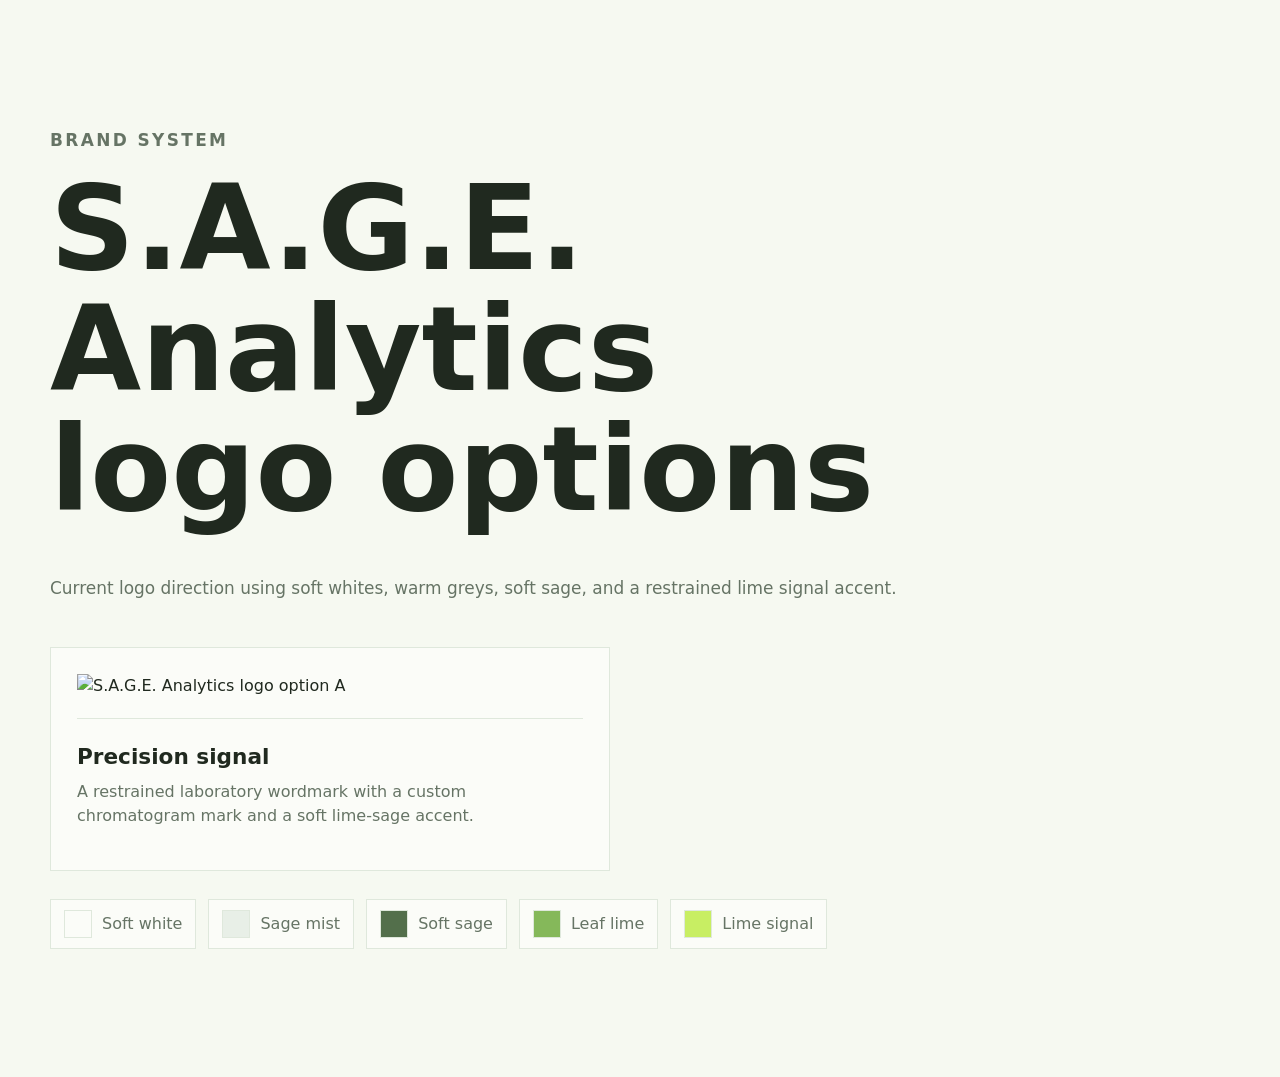
==== commit 71cac6f0: "Add files via upload" ====
--- a/brand-options.html
+++ b/brand-options.html
@@ -13,26 +13,16 @@
           <p class="kicker">Brand system</p>
           <h1>S.A.G.E. Analytics logo options</h1>
           <p>
-            Three clean directions using soft whites, warm greys, deep sage green, and a
-            restrained botanical accent. Option A is currently applied to the website draft.
+            Current logo direction using soft whites, warm greys, soft sage, and a restrained
+            lime signal accent.
           </p>
         </div>
 
-        <div class="logo-options">
+        <div class="logo-options logo-options--single">
           <article>
             <img src="assets/logo-sage-primary.svg" alt="S.A.G.E. Analytics logo option A" />
-            <h2>Option A: precision signal</h2>
-            <p>Strongest for the website. It combines a calm SAGE wordmark with subtle plant growth and chromatogram rhythm.</p>
-          </article>
-          <article>
-            <img src="assets/logo-sage-option-b.svg" alt="S.A.G.E. Analytics logo option B" />
-            <h2>Option B: analytical cell</h2>
-            <p>Softer and more organic. Good for social profiles, packaging stickers, and client-facing educational material.</p>
-          </article>
-          <article>
-            <img src="assets/logo-sage-option-c.svg" alt="S.A.G.E. Analytics logo option C" />
-            <h2>Option C: lab mark</h2>
-            <p>Most minimal and technical. Best if the company wants a restrained pharmaceutical-lab feel.</p>
+            <h2>Precision signal</h2>
+            <p>A restrained laboratory wordmark with a custom chromatogram mark and a soft lime-sage accent.</p>
           </article>
         </div>
 
--- a/styles.css
+++ b/styles.css
@@ -75,30 +75,6 @@
   min-height: 46px;
 }
 
-.brand__fallback {
-  color: var(--green);
-  line-height: 1;
-}
-
-.brand__fallback strong,
-.brand__fallback em {
-  display: block;
-}
-
-.brand__fallback strong {
-  font-size: 1.42rem;
-  font-weight: 780;
-  letter-spacing: 0.08em;
-}
-
-.brand__fallback em {
-  margin-top: 5px;
-  color: var(--muted);
-  font-family: Georgia, "Times New Roman", serif;
-  font-size: 0.95rem;
-  font-style: italic;
-}
-
 .main-nav {
   position: relative;
   display: flex;
@@ -289,11 +265,10 @@
   max-width: 620px;
   margin-bottom: 24px;
   color: var(--green);
-  font-family: Georgia, "Times New Roman", serif;
   font-size: clamp(1.05rem, 1.8vw, 1.35rem);
-  font-style: italic;
-  font-weight: 500;
-  letter-spacing: 0.01em;
+  font-style: normal;
+  font-weight: 560;
+  letter-spacing: 0;
   text-transform: none;
 }
 
@@ -1125,6 +1100,11 @@
   gap: 18px;
 }
 
+.logo-options--single {
+  grid-template-columns: minmax(0, 1fr);
+  max-width: 560px;
+}
+
 .logo-options article {
   border: 1px solid var(--line);
   background: var(--white);
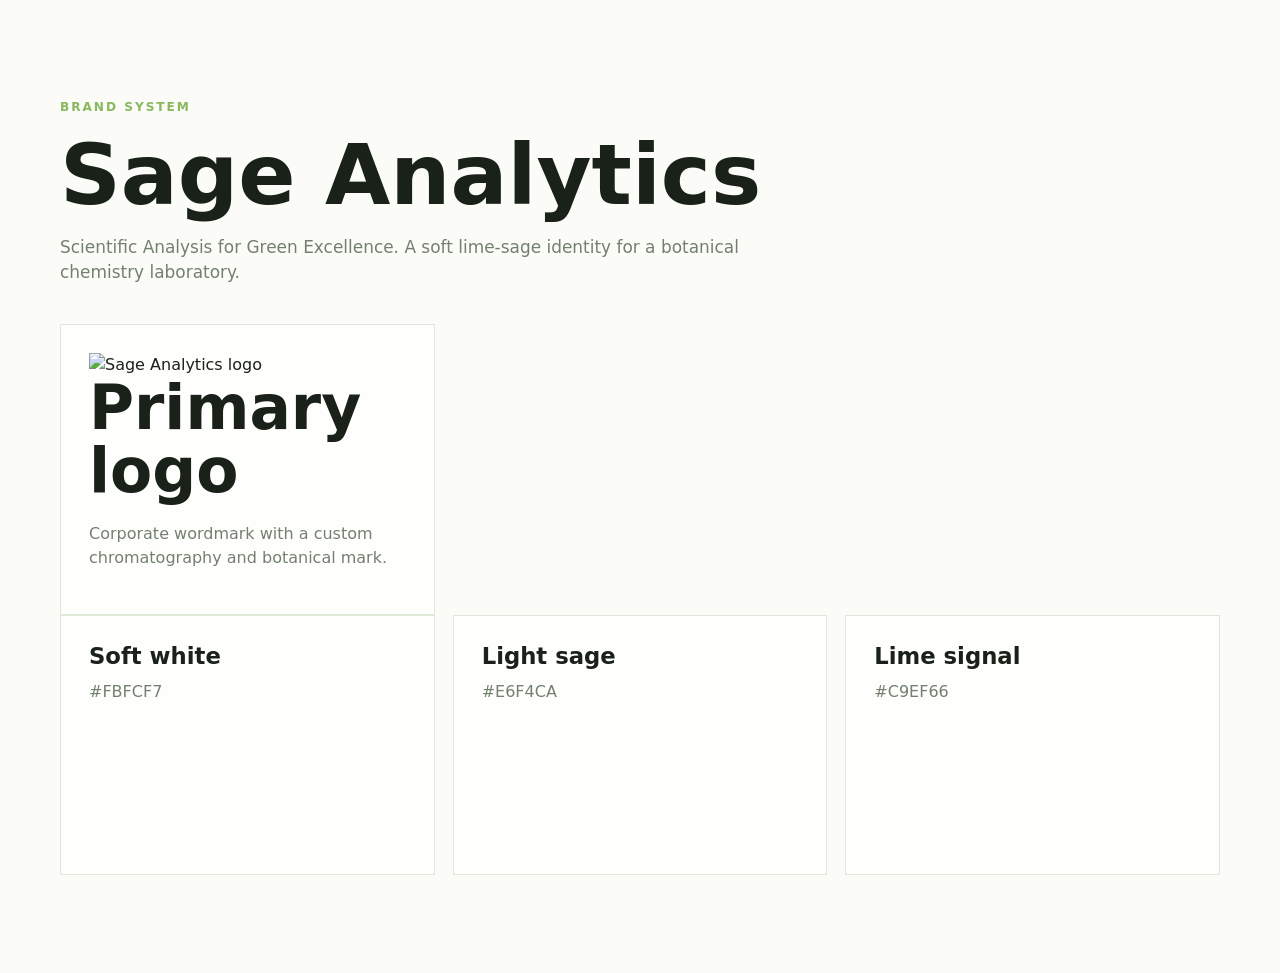
==== commit e6edd466: "Add files via upload" ====
--- a/brand-options.html
+++ b/brand-options.html
@@ -1,39 +1,31 @@
-<!doctype html>
+﻿<!doctype html>
 <html lang="en">
   <head>
     <meta charset="utf-8" />
     <meta name="viewport" content="width=device-width, initial-scale=1" />
-    <title>S.A.G.E. Analytics | Brand Options</title>
-    <link rel="stylesheet" href="styles.css" />
+    <title>Sage Analytics | Brand System</title>
+    <link rel="stylesheet" href="styles.css?v=launch-v18" />
   </head>
-  <body class="brand-page">
+  <body>
     <main class="section">
-      <div class="wrap">
-        <div class="section-heading">
-          <p class="kicker">Brand system</p>
-          <h1>S.A.G.E. Analytics logo options</h1>
-          <p>
-            Current logo direction using soft whites, warm greys, soft sage, and a restrained
-            lime signal accent.
-          </p>
-        </div>
-
-        <div class="logo-options logo-options--single">
-          <article>
-            <img src="assets/logo-sage-primary.svg" alt="S.A.G.E. Analytics logo option A" />
-            <h2>Precision signal</h2>
-            <p>A restrained laboratory wordmark with a custom chromatogram mark and a soft lime-sage accent.</p>
-          </article>
-        </div>
-
-        <div class="palette">
-          <span style="--swatch:#FBFCF8">Soft white</span>
-          <span style="--swatch:#E8EFE7">Sage mist</span>
-          <span style="--swatch:#536F4B">Soft sage</span>
-          <span style="--swatch:#85B85A">Leaf lime</span>
-          <span style="--swatch:#C8EE63">Lime signal</span>
-        </div>
+      <div class="section-heading">
+        <p class="eyebrow">Brand system</p>
+        <h1>Sage Analytics</h1>
+        <p>Scientific Analysis for Green Excellence. A soft lime-sage identity for a botanical chemistry laboratory.</p>
+      </div>
+      <div class="product-grid">
+        <article>
+          <img src="assets/logo-sage-primary.svg?v=launch-v18" alt="Sage Analytics logo" />
+          <h2>Primary logo</h2>
+          <p>Corporate wordmark with a custom chromatography and botanical mark.</p>
+        </article>
+      </div>
+      <div class="product-grid">
+        <article><h3>Soft white</h3><p>#FBFCF7</p></article>
+        <article><h3>Light sage</h3><p>#E6F4CA</p></article>
+        <article><h3>Lime signal</h3><p>#C9EF66</p></article>
       </div>
     </main>
   </body>
 </html>
+
--- a/styles.css
+++ b/styles.css
@@ -1,17 +1,19 @@
 :root {
-  --ink: #20291f;
-  --muted: #667465;
-  --line: #dfe8dc;
-  --line-strong: #c8d8c2;
-  --white: #fbfcf8;
-  --soft: #f6f9f1;
-  --wash: #ebf3e7;
-  --green: #536f4b;
-  --leaf: #85b85a;
-  --lime: #c8ee63;
-  --lime-soft: #eef9d1;
-  --shadow: 0 22px 60px rgba(32, 41, 31, 0.11);
-  --max: 1180px;
+  --ink: #192118;
+  --text: #3c4939;
+  --muted: #73806f;
+  --line: #dfe9d9;
+  --line-strong: #c5d7ba;
+  --paper: #fbfcf7;
+  --white: #ffffff;
+  --mist: #f4f8ed;
+  --sage-50: #f1f8df;
+  --sage-100: #e6f4ca;
+  --sage-300: #c9ef66;
+  --sage-500: #89b85f;
+  --sage-700: #4f7446;
+  --shadow: 0 24px 70px rgba(34, 48, 27, 0.11);
+  --max: 1160px;
   color-scheme: light;
 }
 
@@ -25,7 +27,7 @@
 
 body {
   margin: 0;
-  background: var(--white);
+  background: var(--paper);
   color: var(--ink);
   font-family: Inter, ui-sans-serif, system-ui, -apple-system, BlinkMacSystemFont, "Segoe UI", sans-serif;
   line-height: 1.5;
@@ -41,76 +43,79 @@
   text-decoration: none;
 }
 
-.wrap {
-  width: min(var(--max), calc(100% - 40px));
-  margin: 0 auto;
+button,
+input,
+textarea {
+  font: inherit;
 }
 
 .site-header {
-  position: fixed;
-  inset: 0 0 auto;
-  z-index: 20;
+  position: sticky;
+  top: 0;
+  z-index: 30;
   display: flex;
   align-items: center;
   justify-content: space-between;
-  gap: 24px;
-  min-height: 78px;
-  padding: 14px clamp(20px, 4vw, 52px);
-  background: rgba(251, 252, 248, 0.89);
-  border-bottom: 1px solid rgba(223, 232, 220, 0.86);
-  backdrop-filter: blur(18px);
-  overflow: visible;
+  min-height: 82px;
+  padding: 14px clamp(20px, 4vw, 54px);
+  background: rgba(251, 252, 247, 0.9);
+  border-bottom: 1px solid rgba(223, 233, 217, 0.86);
+  backdrop-filter: blur(20px);
 }
 
 .brand {
   display: inline-flex;
   align-items: center;
-  width: 270px;
-  min-height: 54px;
+  width: 236px;
 }
 
 .brand img {
   width: 100%;
   height: auto;
-  min-height: 46px;
 }
 
 .main-nav {
-  position: relative;
   display: flex;
   align-items: center;
-  gap: clamp(14px, 2.4vw, 34px);
-  color: var(--muted);
-  font-size: 0.92rem;
-  overflow: visible;
-}
-
-.main-nav a {
+  gap: clamp(16px, 2.5vw, 34px);
+  color: var(--muted);
+  font-size: 0.93rem;
+}
+
+.main-nav > a,
+.nav-trigger {
+  border: 0;
   border-bottom: 1px solid transparent;
-  padding: 8px 0;
-}
-
-.main-nav a:hover {
+  background: transparent;
+  color: inherit;
+  padding: 10px 0;
+  cursor: pointer;
+}
+
+.main-nav > a:hover,
+.nav-trigger:hover {
   color: var(--ink);
-  border-color: var(--lime);
+  border-color: var(--sage-300);
+}
+
+.nav-cta {
+  border: 1px solid rgba(79, 116, 70, 0.55) !important;
+  border-radius: 999px;
+  color: var(--sage-700) !important;
+  padding: 11px 18px !important;
 }
 
 .nav-item {
   position: relative;
 }
 
-.nav-item--mega {
-  position: static;
-}
-
-.nav-item > a {
+.nav-trigger {
   display: inline-flex;
   align-items: center;
   gap: 8px;
 }
 
-.nav-item > a::after {
-  content: "";
+.nav-trigger span {
   width: 7px;
   height: 7px;
   border-right: 1px solid currentColor;
@@ -121,11 +126,10 @@
 .mega-menu {
   position: absolute;
   top: calc(100% + 18px);
-  right: 0;
-  left: auto;
-  width: min(760px, calc(100vw - 56px));
-  display: grid;
-  grid-template-columns: repeat(3, minmax(0, 1fr));
+  right: -260px;
+  display: grid;
+  grid-template-columns: repeat(3, minmax(220px, 1fr));
+  width: min(860px, calc(100vw - 40px));
   gap: 1px;
   visibility: hidden;
   opacity: 0;
@@ -139,91 +143,185 @@
 
 .nav-item:hover .mega-menu,
 .nav-item:focus-within .mega-menu,
-.nav-item--mega.is-open .mega-menu {
+.nav-item.is-open .mega-menu {
   visibility: visible;
   opacity: 1;
   transform: translateY(0);
   pointer-events: auto;
 }
 
-.mega-menu div {
-  min-height: 220px;
+.mega-menu section {
+  min-height: 264px;
   padding: 22px;
-  background: rgba(251, 253, 249, 0.98);
+  background: rgba(251, 252, 247, 0.98);
 }
 
 .mega-menu p {
-  margin: 0 0 15px;
-  color: var(--green);
-  font-size: 0.75rem;
+  margin: 0 0 14px;
+  color: var(--sage-700);
+  font-size: 0.72rem;
+  font-weight: 760;
+  letter-spacing: 0.14em;
+  text-transform: uppercase;
+}
+
+.mega-menu a {
+  display: grid;
+  grid-template-columns: 36px 1fr;
+  gap: 11px;
+  align-items: center;
+  border-top: 1px solid var(--line);
+  padding: 13px 0;
+}
+
+.mega-menu a strong,
+.mega-menu a small {
+  display: block;
+}
+
+.mega-menu a strong {
+  color: var(--ink);
+  font-size: 0.95rem;
+}
+
+.mega-menu a small {
+  color: var(--muted);
+  font-size: 0.78rem;
+}
+
+.menu-icon,
+.tile-icon {
+  position: relative;
+  display: inline-grid;
+  place-items: center;
+  border: 1px solid rgba(137, 184, 95, 0.36);
+  background: rgba(201, 239, 102, 0.16);
+}
+
+.menu-icon {
+  width: 34px;
+  height: 34px;
+  border-radius: 50%;
+}
+
+.menu-icon::before,
+.menu-icon::after,
+.tile-icon::before,
+.tile-icon::after {
+  content: "";
+  position: absolute;
+}
+
+.menu-icon--potency::before,
+.tile-icon--potency::before {
+  width: 16px;
+  height: 18px;
+  border: 2px solid var(--sage-700);
+  border-radius: 3px 3px 7px 7px;
+}
+
+.menu-icon--terpene::before,
+.tile-icon--terpene::before,
+.menu-icon--flower::before,
+.tile-icon--flower::before {
+  width: 18px;
+  height: 12px;
+  border: 2px solid var(--sage-700);
+  border-top: 0;
+  border-radius: 0 0 18px 18px;
+  transform: rotate(-24deg);
+}
+
+.menu-icon--terpene::after,
+.tile-icon--terpene::after,
+.menu-icon--flower::after,
+.tile-icon--flower::after {
+  width: 2px;
+  height: 20px;
+  background: var(--sage-300);
+  transform: rotate(38deg);
+}
+
+.menu-icon--solvent::before,
+.tile-icon--solvent::before,
+.menu-icon--oil::before,
+.tile-icon--oil::before {
+  width: 16px;
+  height: 22px;
+  border: 2px solid var(--sage-700);
+  border-radius: 10px 10px 12px 12px;
+  transform: rotate(12deg);
+}
+
+.menu-icon--extract::before,
+.tile-icon--extract::before {
+  width: 18px;
+  height: 18px;
+  border: 2px solid var(--sage-700);
+  border-radius: 4px;
+}
+
+.menu-icon--team::before {
+  width: 18px;
+  height: 10px;
+  border: 2px solid var(--sage-700);
+  border-radius: 12px 12px 4px 4px;
+  transform: translateY(5px);
+}
+
+.menu-icon--coa::before {
+  width: 16px;
+  height: 20px;
+  border: 2px solid var(--sage-700);
+  border-radius: 3px;
+}
+
+.menu-icon--price::before {
+  width: 18px;
+  height: 18px;
+  border: 2px solid var(--sage-700);
+  border-radius: 50%;
+}
+
+.section,
+.hero,
+.signal-strip,
+.site-footer {
+  width: min(var(--max), calc(100% - 40px));
+  margin: 0 auto;
+}
+
+.hero {
+  display: grid;
+  grid-template-columns: minmax(0, 0.92fr) minmax(360px, 0.78fr);
+  gap: clamp(38px, 6vw, 86px);
+  align-items: center;
+  min-height: calc(100svh - 82px);
+  padding: 62px 0 72px;
+}
+
+.hero__copy {
+  position: relative;
+}
+
+.hero__copy::before {
+  content: "";
+  position: absolute;
+  top: -34px;
+  left: -34px;
+  width: 160px;
+  height: 160px;
+  border: 1px solid rgba(137, 184, 95, 0.25);
+  opacity: 0.55;
+  pointer-events: none;
+}
+
+.eyebrow {
+  margin: 0 0 18px;
+  color: var(--sage-500);
+  font-size: 0.76rem;
   font-weight: 780;
-  letter-spacing: 0.11em;
-  text-transform: uppercase;
-}
-
-.mega-menu a {
-  display: block;
-  border-top: 1px solid var(--line);
-  border-bottom: 0;
-  padding: 12px 0;
-  color: var(--muted);
-}
-
-.mega-menu a:hover {
-  color: var(--ink);
-}
-
-.nav-cta {
-  border: 1px solid var(--green) !important;
-  border-radius: 4px;
-  padding: 10px 15px !important;
-  color: var(--green);
-}
-
-.hero {
-  position: relative;
-  min-height: 94svh;
-  display: grid;
-  align-items: end;
-  overflow: hidden;
-  isolation: isolate;
-  padding: 132px 0 78px;
-}
-
-.hero__image,
-.hero__overlay {
-  position: absolute;
-  inset: 0;
-}
-
-.hero__image {
-  z-index: -3;
-  background-image: url("assets/nira-lab-bench.jpeg");
-  background-size: cover;
-  background-position: center;
-  filter: saturate(0.84) brightness(1.08);
-  transform: scale(1.02);
-}
-
-.hero__overlay {
-  z-index: -2;
-  background:
-    linear-gradient(90deg, rgba(251, 253, 249, 0.96) 0%, rgba(251, 253, 249, 0.78) 44%, rgba(251, 253, 249, 0.3) 100%),
-    linear-gradient(0deg, rgba(251, 253, 249, 0.95) 0%, rgba(251, 253, 249, 0) 36%);
-}
-
-.hero__content {
-  width: min(760px, calc(100% - 40px));
-  margin-left: clamp(20px, 7vw, 92px);
-}
-
-.eyebrow,
-.kicker {
-  margin: 0 0 16px;
-  color: var(--leaf);
-  font-size: 0.78rem;
-  font-weight: 720;
-  letter-spacing: 0.14em;
+  letter-spacing: 0.16em;
   text-transform: uppercase;
 }
 
@@ -235,64 +333,41 @@
 }
 
 h1 {
-  margin-bottom: 46px;
-  font-size: clamp(3.8rem, 9.2vw, 8.2rem);
+  max-width: 740px;
+  margin-bottom: 18px;
+  font-size: clamp(3.35rem, 6.6vw, 6rem);
+  line-height: 0.98;
+  letter-spacing: 0;
+  text-wrap: balance;
+}
+
+h2 {
+  max-width: 840px;
+  margin-bottom: 20px;
+  font-size: clamp(2.3rem, 4.8vw, 4.8rem);
   line-height: 1.02;
   letter-spacing: 0;
-  max-width: 900px;
   text-wrap: balance;
 }
 
-.hero h1 {
-  margin-bottom: 12px;
-}
-
-h2 {
-  font-size: clamp(2.1rem, 4.6vw, 4.5rem);
-  line-height: 1.06;
-  letter-spacing: 0;
-  margin-bottom: 24px;
-  text-wrap: balance;
-}
-
 h3 {
-  font-size: clamp(1.15rem, 1.9vw, 1.45rem);
-  line-height: 1.15;
   margin-bottom: 10px;
-}
-
-.hero__acronym {
-  max-width: 620px;
-  margin-bottom: 24px;
-  color: var(--green);
-  font-size: clamp(1.05rem, 1.8vw, 1.35rem);
-  font-style: normal;
+  font-size: clamp(1.15rem, 1.8vw, 1.42rem);
+  line-height: 1.14;
+}
+
+.brand-line {
+  margin-bottom: 22px;
+  color: var(--sage-700);
+  font-size: clamp(1.02rem, 1.8vw, 1.28rem);
   font-weight: 560;
-  letter-spacing: 0;
-  text-transform: none;
 }
 
 .hero__lead {
-  max-width: 620px;
+  max-width: 650px;
   margin-bottom: 34px;
-  color: #4e5a4c;
-  font-size: clamp(1.12rem, 2vw, 1.45rem);
-}
-
-.hero__proof {
-  display: flex;
-  flex-wrap: wrap;
-  gap: 10px;
-  margin: -14px 0 30px;
-}
-
-.hero__proof span {
-  border: 1px solid rgba(83, 111, 75, 0.2);
-  background: rgba(251, 252, 248, 0.74);
-  color: var(--green);
-  padding: 8px 11px;
-  font-size: 0.82rem;
-  font-weight: 680;
+  color: var(--text);
+  font-size: clamp(1.12rem, 2vw, 1.38rem);
 }
 
 .hero__actions {
@@ -304,16 +379,15 @@
 .button,
 .contact-form button {
   display: inline-flex;
-  min-height: 48px;
+  min-height: 50px;
   align-items: center;
   justify-content: center;
-  border: 1px solid var(--green);
-  border-radius: 4px;
-  padding: 13px 20px;
-  font: inherit;
-  font-weight: 680;
+  border: 1px solid var(--sage-700);
+  border-radius: 999px;
+  padding: 13px 22px;
+  font-weight: 720;
   cursor: pointer;
-  transition: transform 160ms ease, border-color 160ms ease, background 160ms ease;
+  transition: transform 160ms ease, background 160ms ease;
 }
 
 .button:hover,
@@ -323,902 +397,440 @@
 
 .button--solid,
 .contact-form button {
-  background: var(--green);
+  background: var(--sage-700);
   color: var(--white);
 }
 
 .button--ghost {
-  background: rgba(251, 253, 249, 0.65);
-  color: var(--green);
-}
-
-.band {
-  background: var(--green);
+  background: rgba(255, 255, 255, 0.7);
+  color: var(--sage-700);
+}
+
+.hero__visual {
+  position: relative;
+  min-height: 540px;
+  padding: 24px;
+  background: linear-gradient(180deg, rgba(230, 244, 202, 0.46), rgba(255, 255, 255, 0.68));
+  border: 1px solid var(--line);
+}
+
+.hero__visual img {
+  width: 100%;
+  height: 500px;
+  object-fit: cover;
+  object-position: center;
+  filter: saturate(0.78) brightness(1.1);
+}
+
+.hero-card {
+  position: absolute;
+  right: -18px;
+  bottom: 44px;
+  width: min(300px, calc(100% - 32px));
+  padding: 22px;
+  background: rgba(251, 252, 247, 0.94);
+  border: 1px solid var(--line);
+  box-shadow: var(--shadow);
+}
+
+.hero-card span,
+.scope-card__top p {
+  margin: 0 0 8px;
+  color: var(--sage-500);
+  font-size: 0.72rem;
+  font-weight: 780;
+  letter-spacing: 0.14em;
+  text-transform: uppercase;
+}
+
+.hero-card strong {
+  display: block;
+  margin-bottom: 8px;
+  font-size: 1.3rem;
+}
+
+.hero-card p {
+  margin: 0;
+  color: var(--muted);
+}
+
+.signal-strip {
+  display: grid;
+  grid-template-columns: repeat(4, minmax(0, 1fr));
+  border-top: 1px solid var(--line);
+  border-bottom: 1px solid var(--line);
+}
+
+.signal-strip div {
+  min-height: 142px;
+  padding: 28px 22px;
+  border-right: 1px solid var(--line);
+}
+
+.signal-strip div:last-child {
+  border-right: 0;
+}
+
+.signal-strip span {
+  display: block;
+  margin-bottom: 14px;
+  color: var(--sage-500);
+  font-weight: 800;
+}
+
+.signal-strip strong {
+  display: block;
+  margin-bottom: 6px;
+}
+
+.signal-strip p {
+  margin: 0;
+  color: var(--muted);
+}
+
+.section {
+  padding: 98px 0;
+}
+
+.section-heading {
+  margin-bottom: 38px;
+}
+
+.section-heading p:not(.eyebrow),
+.lab-copy p,
+.contact-section > div p {
+  max-width: 720px;
+  color: var(--muted);
+  font-size: 1.06rem;
+}
+
+.section--sage {
+  width: 100%;
+  max-width: none;
+  padding-inline: max(20px, calc((100vw - var(--max)) / 2));
+  background: linear-gradient(180deg, rgba(241, 248, 223, 0.72), rgba(251, 252, 247, 0.8));
+  border-top: 1px solid var(--line);
+  border-bottom: 1px solid var(--line);
+}
+
+.product-grid,
+.scope-grid,
+.team-grid,
+.process-grid {
+  display: grid;
+  gap: 18px;
+}
+
+.product-grid,
+.scope-grid,
+.team-grid {
+  grid-template-columns: repeat(3, minmax(0, 1fr));
+}
+
+.product-grid article,
+.scope-card,
+.team-grid article,
+.process-grid article {
+  background: rgba(255, 255, 255, 0.78);
+  border: 1px solid var(--line);
+  padding: 28px;
+}
+
+.product-grid article,
+.team-grid article,
+.process-grid article {
+  min-height: 260px;
+}
+
+.product-grid p,
+.scope-card p,
+.team-grid p,
+.process-grid p {
+  color: var(--muted);
+}
+
+.tile-icon {
+  width: 54px;
+  height: 54px;
+  margin-bottom: 22px;
+  border-radius: 18px;
+}
+
+.scope-card__top {
+  display: flex;
+  align-items: center;
+  justify-content: space-between;
+  gap: 16px;
+  margin-bottom: 18px;
+}
+
+.scope-card__top .tile-icon {
+  margin-bottom: 0;
+}
+
+.scope-card dl {
+  display: grid;
+  gap: 10px;
+  margin: 24px 0 0;
+}
+
+.scope-card dl div {
+  display: grid;
+  grid-template-columns: 88px 1fr;
+  gap: 16px;
+  border-top: 1px solid var(--line);
+  padding-top: 11px;
+}
+
+.scope-card dt {
+  color: var(--sage-700);
+  font-weight: 760;
+}
+
+.scope-card dd {
+  margin: 0;
+  color: var(--muted);
+}
+
+.lab-section,
+.contact-section {
+  display: grid;
+  grid-template-columns: minmax(0, 0.85fr) minmax(360px, 0.8fr);
+  gap: clamp(36px, 6vw, 80px);
+  align-items: center;
+}
+
+.method-list {
+  display: grid;
+  gap: 12px;
+  margin-top: 32px;
+}
+
+.method-list div {
+  display: grid;
+  grid-template-columns: 22px 140px 1fr;
+  gap: 12px;
+  align-items: center;
+  border-top: 1px solid var(--line);
+  padding-top: 13px;
+}
+
+.method-list span {
+  width: 12px;
+  height: 12px;
+  background: var(--sage-300);
+}
+
+.method-list strong,
+.method-list p {
+  margin: 0;
+}
+
+.lab-image {
+  margin: 0;
+  border: 1px solid var(--line);
+  background: var(--white);
+  padding: 18px;
+}
+
+.lab-image img {
+  width: 100%;
+  aspect-ratio: 1.45;
+  object-fit: cover;
+  filter: saturate(0.78) brightness(1.07);
+}
+
+.lab-image figcaption {
+  margin-top: 12px;
+  color: var(--muted);
+  font-size: 0.78rem;
+}
+
+.team-grid article span,
+.process-grid article span {
+  display: inline-flex;
+  width: 38px;
+  height: 38px;
+  align-items: center;
+  justify-content: center;
+  margin-bottom: 26px;
+  background: var(--sage-50);
+  border: 1px solid var(--line);
+  color: var(--sage-700);
+  font-weight: 800;
+}
+
+.process-grid {
+  grid-template-columns: repeat(4, minmax(0, 1fr));
+}
+
+.pricing-section {
+  max-width: 1000px;
+}
+
+.price-table {
+  overflow: hidden;
+  border: 1px solid var(--line);
+  background: var(--white);
+}
+
+.price-row {
+  display: grid;
+  grid-template-columns: 1.3fr 1.1fr 1fr 0.8fr;
+  min-height: 68px;
+  border-bottom: 1px solid var(--line);
+}
+
+.price-row:last-child {
+  border-bottom: 0;
+}
+
+.price-row span {
+  display: flex;
+  align-items: center;
+  border-right: 1px solid var(--line);
+  padding: 16px 18px;
+}
+
+.price-row span:last-child {
+  border-right: 0;
+  font-weight: 780;
+}
+
+.price-row--head {
+  background: var(--sage-700);
   color: var(--white);
-}
-
-.intro {
-  padding: 84px 0;
-}
-
-.intro .kicker {
-  color: var(--lime);
-}
-
-.intro__grid,
-.quality-grid,
-.contact-grid,
-.methods-grid,
-.sample-grid,
-.footer-grid {
-  display: grid;
-  grid-template-columns: minmax(0, 1fr) minmax(0, 1fr);
-  gap: clamp(34px, 6vw, 86px);
-  align-items: start;
-}
-
-.intro p:not(.kicker),
-.section-heading p,
-.method-copy p,
-.quality-grid p,
-.contact-grid p {
-  color: var(--muted);
-  font-size: 1.06rem;
-}
-
-.intro p:not(.kicker) {
-  color: rgba(251, 253, 249, 0.76);
-  max-width: 680px;
-}
-
-.intro h2 {
-  max-width: 680px;
-}
-
-.section {
-  padding: clamp(78px, 10vw, 132px) 0;
-}
-
-.section--soft {
-  background: var(--soft);
-}
-
-.section-heading {
-  max-width: 860px;
-  margin-bottom: 46px;
-}
-
-.product-grid,
-.scope-grid {
-  display: grid;
-  gap: 1px;
-  background: var(--line);
-  border: 1px solid var(--line);
-}
-
-.product-grid {
-  grid-template-columns: repeat(4, minmax(0, 1fr));
-}
-
-.scope-grid {
-  grid-template-columns: repeat(4, minmax(0, 1fr));
-}
-
-.product-card,
-.scope-card {
-  position: relative;
-  min-height: 282px;
-  background: var(--white);
-  padding: 28px;
-}
-
-.product-card h3,
-.scope-card h3 {
-  margin-top: 28px;
-}
-
-.product-card p,
-.scope-card p {
-  color: var(--muted);
-}
-
-.scope-card {
-  display: grid;
-  align-content: space-between;
-}
-
-.scope-card--complete {
-  background: linear-gradient(180deg, #fbfcf8 0%, #f2f8ea 100%);
-}
-
-.scope-card__method {
-  margin: 26px 0 0;
-  color: var(--green) !important;
-  font-size: 0.8rem;
+  font-size: 0.82rem;
   font-weight: 780;
   letter-spacing: 0.08em;
   text-transform: uppercase;
 }
 
-.lab-icon {
-  position: relative;
-  display: block;
-  width: 54px;
-  height: 54px;
-  border: 1px solid var(--line-strong);
-  background: #fbfcf8;
-}
-
-.lab-icon::before,
-.lab-icon::after {
-  content: "";
-  position: absolute;
-  display: block;
-}
-
-.lab-icon--flower::before {
-  left: 25px;
-  top: 14px;
-  width: 2px;
-  height: 28px;
-  background: var(--green);
-}
-
-.lab-icon--flower::after {
-  left: 13px;
-  top: 12px;
-  width: 27px;
-  height: 27px;
-  border: 2px solid var(--leaf);
-  border-radius: 50% 50% 50% 0;
-  transform: rotate(-45deg);
-}
-
-.lab-icon--drop::before {
-  left: 17px;
-  top: 9px;
-  width: 20px;
-  height: 31px;
-  border: 2px solid var(--green);
-  border-radius: 16px 16px 18px 18px;
-  transform: rotate(45deg);
-}
-
-.lab-icon--drop::after {
-  left: 24px;
-  top: 28px;
-  width: 18px;
-  height: 2px;
-  background: var(--lime);
-}
-
-.lab-icon--vial::before {
-  left: 19px;
-  top: 10px;
-  width: 16px;
-  height: 32px;
-  border: 2px solid var(--green);
-  border-top: 7px solid var(--green);
-}
-
-.lab-icon--vial::after {
-  left: 22px;
-  top: 30px;
-  width: 10px;
-  height: 7px;
-  background: var(--lime);
-}
-
-.lab-icon--beaker::before {
-  left: 15px;
-  top: 12px;
-  width: 24px;
-  height: 29px;
-  border: 2px solid var(--green);
-  border-top: 0;
-  transform: skewX(-7deg);
-}
-
-.lab-icon--beaker::after {
-  left: 18px;
-  top: 31px;
-  width: 18px;
-  height: 2px;
-  background: var(--lime);
-}
-
-.lab-icon--lc::before,
-.lab-icon--ms::before {
-  left: 15px;
-  top: 12px;
-  width: 24px;
-  height: 30px;
-  border: 2px solid var(--green);
-}
-
-.lab-icon--lc::after {
-  left: 20px;
-  top: 20px;
-  width: 14px;
-  height: 3px;
-  box-shadow: 0 7px 0 var(--lime), 0 14px 0 var(--line-strong);
-  background: var(--line-strong);
-}
-
-.lab-icon--chrom::before {
-  left: 11px;
-  right: 11px;
-  bottom: 13px;
-  height: 2px;
-  background: var(--line-strong);
-}
-
-.lab-icon--chrom::after {
-  left: 13px;
-  bottom: 13px;
-  width: 28px;
-  height: 28px;
-  border-left: 3px solid var(--green);
-  border-bottom: 3px solid var(--lime);
-  transform: skewX(-20deg);
-}
-
-.lab-icon--solvent::before {
-  left: 18px;
-  top: 12px;
-  width: 18px;
-  height: 30px;
-  border: 2px solid var(--green);
-  border-radius: 12px 12px 5px 5px;
-}
-
-.lab-icon--solvent::after {
-  left: 21px;
-  top: 31px;
-  width: 12px;
-  height: 6px;
-  background: var(--lime);
-}
-
-.lab-icon--shield::before {
-  left: 15px;
-  top: 10px;
-  width: 24px;
-  height: 31px;
-  border: 2px solid var(--green);
-  border-radius: 14px 14px 18px 18px;
-}
-
-.lab-icon--shield::after {
-  left: 23px;
-  top: 21px;
-  width: 10px;
-  height: 16px;
-  border-right: 2px solid var(--lime);
-  border-bottom: 2px solid var(--lime);
-  transform: rotate(40deg);
-}
-
-.lab-icon--ms::after {
-  left: 10px;
-  top: 31px;
-  width: 34px;
-  height: 2px;
-  background: var(--lime);
-  box-shadow: 0 -10px 0 var(--line-strong);
-}
-
-.lab-icon--metal::before {
-  left: 17px;
-  top: 10px;
-  width: 20px;
-  height: 32px;
-  border: 2px solid var(--green);
-  border-radius: 4px;
-}
-
-.lab-icon--metal::after {
-  left: 23px;
-  top: 16px;
-  width: 8px;
-  height: 20px;
-  background: linear-gradient(var(--lime) 0 45%, transparent 45% 100%);
-}
-
-.lab-icon--matrix::before {
-  left: 13px;
-  top: 13px;
-  width: 28px;
-  height: 28px;
-  background:
-    linear-gradient(90deg, transparent 47%, var(--green) 47% 53%, transparent 53%),
-    linear-gradient(0deg, transparent 47%, var(--green) 47% 53%, transparent 53%);
-  border: 2px solid var(--line-strong);
-}
-
-.lab-icon--matrix::after {
-  right: 10px;
-  bottom: 10px;
-  width: 10px;
-  height: 10px;
-  background: var(--lime);
-}
-
-.service-list {
-  border-top: 1px solid var(--line);
-}
-
-.service {
-  display: grid;
-  grid-template-columns: 78px minmax(0, 1fr) 150px;
-  gap: 28px;
-  padding: 34px 0;
-  border-bottom: 1px solid var(--line);
-}
-
-.service__number {
-  color: var(--leaf);
+.price-row--highlight {
+  background: var(--sage-50);
+}
+
+.pricing-note {
+  margin: 18px 0 0;
+  color: var(--muted);
+}
+
+.contact-section {
+  align-items: start;
+}
+
+.contact-form {
+  display: grid;
+  gap: 16px;
+  border: 1px solid var(--line);
+  background: rgba(255, 255, 255, 0.78);
+  padding: 28px;
+}
+
+.contact-form label {
+  display: grid;
+  gap: 7px;
+  color: var(--sage-700);
   font-size: 0.82rem;
   font-weight: 760;
-  letter-spacing: 0.12em;
-}
-
-.service p {
-  color: var(--muted);
-  margin-bottom: 0;
-}
-
-.service__method {
-  justify-self: end;
-  color: var(--green) !important;
-  font-weight: 760;
-  white-space: nowrap;
-}
-
-.price-table {
-  border: 1px solid var(--line);
-  background: rgba(251, 253, 249, 0.72);
-  box-shadow: var(--shadow);
-}
-
-.price-row {
-  display: grid;
-  grid-template-columns: 1.05fr 2fr 0.85fr 0.95fr 0.72fr;
-  min-height: 74px;
-  border-bottom: 1px solid var(--line);
-}
-
-.price-row:last-child {
-  border-bottom: 0;
-}
-
-.price-row span {
+}
+
+.contact-form input,
+.contact-form textarea {
+  width: 100%;
+  border: 1px solid var(--line-strong);
+  background: var(--paper);
+  color: var(--ink);
+  padding: 13px 14px;
+  outline: 0;
+}
+
+.contact-form input:focus,
+.contact-form textarea:focus {
+  border-color: var(--sage-500);
+}
+
+.contact-form button {
+  width: fit-content;
+  margin-top: 4px;
+}
+
+.site-footer {
   display: flex;
   align-items: center;
-  min-width: 0;
-  padding: 16px 18px;
-  border-right: 1px solid var(--line);
-  color: var(--muted);
-}
-
-.price-row span:first-child,
-.price-row span:last-child {
-  color: var(--ink);
-  font-weight: 690;
-}
-
-.price-row span:last-child {
-  border-right: 0;
-}
-
-.price-row--head {
-  min-height: 54px;
-  background: var(--green);
-}
-
-.price-row--head span {
-  color: var(--white) !important;
-  font-size: 0.78rem;
-  font-weight: 760;
-  letter-spacing: 0.11em;
-  text-transform: uppercase;
-  border-color: rgba(251, 253, 249, 0.18);
-}
-
-.price-row--highlight {
-  background: var(--lime-soft);
-}
-
-.pricing-notes {
+  justify-content: space-between;
+  gap: 28px;
+  border-top: 1px solid var(--line);
+  padding: 34px 0 46px;
+}
+
+.site-footer img {
+  width: 220px;
+  margin-bottom: 12px;
+}
+
+.site-footer p {
+  margin: 0;
+  color: var(--muted);
+}
+
+.site-footer nav {
   display: flex;
   flex-wrap: wrap;
-  gap: 14px;
-  margin-top: 18px;
-  color: var(--muted);
-  font-size: 0.95rem;
-}
-
-.pricing-notes p {
-  margin: 0;
-  border-left: 3px solid var(--lime);
-  padding-left: 12px;
-}
-
-.instrument-panel {
-  display: grid;
-  grid-template-columns: repeat(4, minmax(0, 1fr));
-  align-items: end;
-  gap: 12px;
-  min-height: 310px;
-  border: 1px solid var(--line);
-  background: linear-gradient(180deg, #fbfdf9 0%, #f2f6f0 100%);
-  padding: 36px 28px 28px;
-  box-shadow: var(--shadow);
-}
-
-.instrument {
-  position: relative;
-  display: grid;
-  align-content: end;
-  justify-items: center;
-  min-height: 230px;
-}
-
-.instrument::before {
-  content: "";
-  width: 100%;
-  max-width: 132px;
-  height: 104px;
-  border: 2px solid var(--line-strong);
-  background: #fbfdf9;
-  box-shadow: inset 0 -18px 0 rgba(221, 229, 223, 0.38);
-}
-
-.instrument p {
-  margin: 12px 0 0;
-  color: var(--green);
-  font-size: 0.82rem;
-  font-weight: 760;
-  letter-spacing: 0.08em;
-}
-
-.instrument__screen,
-.instrument__door,
-.instrument__stack,
-.instrument__tower,
-.instrument__bench {
-  position: absolute;
-  display: block;
-}
-
-.instrument__screen {
-  top: 94px;
-  width: 32px;
-  height: 20px;
-  background: var(--lime);
-  border: 2px solid var(--green);
-}
-
-.instrument__door {
-  top: 122px;
-  width: 46px;
-  height: 46px;
-  border-radius: 50%;
-  border: 8px solid var(--green);
-  box-shadow: inset 0 0 0 9px #eef9d1;
-}
-
-.instrument--hplc::before {
-  height: 138px;
-  max-width: 118px;
-}
-
-.instrument__stack {
-  width: 82px;
-  height: 28px;
-  border: 2px solid var(--line-strong);
-  background: #fbfcf8;
-}
-
-.instrument--hplc .instrument__stack:nth-child(1) {
-  top: 75px;
-}
-
-.instrument--hplc .instrument__stack:nth-child(2) {
-  top: 111px;
-}
-
-.instrument--hplc .instrument__stack:nth-child(3) {
-  top: 147px;
-}
-
-.instrument--ms::before,
-.instrument--icp::before {
-  height: 78px;
-  max-width: 130px;
-}
-
-.instrument__tower {
-  top: 54px;
-  width: 58px;
-  height: 112px;
-  border: 2px solid var(--line-strong);
-  background: linear-gradient(180deg, #fbfcf8 0%, #e8efe7 100%);
-}
-
-.instrument__tower--wide {
-  width: 74px;
-  height: 124px;
-  top: 42px;
-}
-
-.instrument__bench {
-  top: 156px;
-  width: 116px;
-  height: 32px;
-  border: 2px solid var(--line-strong);
-  background: #fbfcf8;
-}
-
-.method-lanes {
-  display: grid;
-  grid-template-columns: repeat(3, minmax(0, 1fr));
-  gap: 1px;
-  margin-top: 30px;
-  background: var(--line);
-  border: 1px solid var(--line);
-}
-
-.method-lanes article {
-  min-height: 228px;
-  background: var(--white);
-  padding: 30px;
-}
-
-.method-lanes p {
-  color: var(--muted);
-}
-
-.section--image {
-  background: #eef3ef;
-}
-
-.sample-grid {
-  align-items: start;
-}
-
-.sample-columns {
-  display: grid;
-  grid-template-columns: repeat(2, minmax(0, 1fr));
   gap: 18px;
-  margin-top: 24px;
-}
-
-.sample-columns ul {
-  margin: 0;
-  padding: 0;
-  list-style: none;
-}
-
-.sample-columns li {
-  border-top: 1px solid var(--line-strong);
-  padding: 11px 0;
-  color: var(--muted);
-}
-
-.sample-columns li:last-child {
-  border-bottom: 1px solid var(--line-strong);
-}
-
-figure {
-  margin: 0;
-}
-
-figure img {
-  width: 100%;
-  aspect-ratio: 16 / 10;
-  object-fit: cover;
-  border: 1px solid var(--line-strong);
-  filter: saturate(0.85) contrast(0.98);
-}
-
-figcaption {
-  margin-top: 10px;
-  color: var(--muted);
-  font-size: 0.9rem;
-}
-
-.steps {
-  display: grid;
-  grid-template-columns: repeat(5, minmax(0, 1fr));
-  gap: 1px;
-  margin: 0;
-  padding: 0;
-  list-style: none;
-  background: var(--line);
-  border: 1px solid var(--line);
-}
-
-.steps li {
-  min-height: 252px;
-  background: var(--white);
-  padding: 26px;
-}
-
-.steps span {
-  display: block;
-  color: var(--leaf);
-  font-weight: 760;
-  letter-spacing: 0.1em;
-  margin-bottom: 48px;
-}
-
-.steps strong {
-  display: block;
-  margin-bottom: 12px;
-  font-size: 1.05rem;
-}
-
-.steps p {
-  color: var(--muted);
-  margin-bottom: 0;
-}
-
-.section--quality {
-  background: var(--green);
-  color: var(--white);
-}
-
-.section--quality .kicker {
-  color: var(--lime);
-}
-
-.section--quality p {
-  color: rgba(251, 253, 249, 0.76);
-}
-
-.quality-list {
-  border-top: 1px solid rgba(251, 253, 249, 0.25);
-}
-
-.quality-list p {
-  margin: 0;
-  padding: 20px 0;
-  border-bottom: 1px solid rgba(251, 253, 249, 0.25);
-  color: var(--white);
-  font-size: 1.12rem;
-}
-
-.resources {
-  background: var(--soft);
-}
-
-.resources-grid {
-  display: grid;
-  grid-template-columns: minmax(0, 0.9fr) minmax(0, 1.1fr);
-  gap: clamp(34px, 6vw, 86px);
-}
-
-.resource-list {
-  display: grid;
-  border-top: 1px solid var(--line-strong);
-}
-
-.resource-list a {
-  padding: 20px 0;
-  border-bottom: 1px solid var(--line-strong);
-  color: var(--green);
-  font-size: 1.12rem;
-  font-weight: 680;
-}
-
-.resource-list a:hover {
-  color: var(--leaf);
-}
-
-.contact {
-  background: var(--white);
-}
-
-.contact-form {
-  display: grid;
-  gap: 16px;
-  padding: 28px;
-  border: 1px solid var(--line);
-  background: var(--soft);
-}
-
-label {
-  display: grid;
-  gap: 8px;
-  color: var(--green);
-  font-size: 0.88rem;
-  font-weight: 720;
-}
-
-input,
-textarea {
-  width: 100%;
-  border: 1px solid var(--line-strong);
-  border-radius: 0;
-  background: var(--white);
-  color: var(--ink);
-  font: inherit;
-  padding: 13px 14px;
-}
-
-input:focus,
-textarea:focus {
-  outline: 2px solid var(--lime);
-  outline-offset: 1px;
-}
-
-.site-footer {
-  border-top: 1px solid var(--line);
-  padding: 54px 0;
-  background: #f7faf5;
-}
-
-.site-footer img {
-  width: 250px;
-  margin-bottom: 16px;
-}
-
-.site-footer .footer-grid {
-  grid-template-columns: 1.4fr repeat(3, minmax(140px, 0.65fr));
-  gap: clamp(24px, 4vw, 54px);
-}
-
-.site-footer p {
-  color: var(--muted);
-  max-width: 560px;
-}
-
-.site-footer a {
-  display: block;
-  color: var(--muted);
-  padding: 5px 0;
-}
-
-.site-footer a:hover {
-  color: var(--green);
-}
-
-.footer-title {
-  color: var(--green) !important;
-  font-weight: 760;
-  margin-bottom: 10px;
-}
-
-.brand-page {
-  background: var(--soft);
-}
-
-.logo-options {
-  display: grid;
-  grid-template-columns: repeat(3, minmax(0, 1fr));
-  gap: 18px;
-}
-
-.logo-options--single {
-  grid-template-columns: minmax(0, 1fr);
-  max-width: 560px;
-}
-
-.logo-options article {
-  border: 1px solid var(--line);
-  background: var(--white);
-  padding: 26px;
-}
-
-.logo-options img {
-  width: 100%;
-  margin-bottom: 26px;
-  border-bottom: 1px solid var(--line);
-  padding-bottom: 20px;
-}
-
-.logo-options h2 {
-  font-size: 1.35rem;
-  line-height: 1.15;
-  margin-bottom: 10px;
-}
-
-.logo-options p {
-  color: var(--muted);
-}
-
-.palette {
-  display: flex;
-  flex-wrap: wrap;
-  gap: 12px;
-  margin-top: 28px;
-}
-
-.palette span {
-  display: inline-flex;
-  align-items: center;
-  gap: 10px;
-  padding: 10px 13px;
-  border: 1px solid var(--line);
-  background: var(--white);
-  color: var(--muted);
-}
-
-.palette span::before {
-  content: "";
-  width: 26px;
-  height: 26px;
-  background: var(--swatch);
-  border: 1px solid var(--line);
+  color: var(--muted);
 }
 
 @media (max-width: 980px) {
   .site-header {
-    position: sticky;
+    position: static;
     flex-direction: column;
     align-items: flex-start;
-    min-height: 0;
   }
 
   .main-nav {
     width: 100%;
     overflow-x: auto;
-    padding-bottom: 2px;
+    padding-bottom: 3px;
   }
 
   .mega-menu {
     display: none;
   }
 
+  .hero,
+  .lab-section,
+  .contact-section {
+    grid-template-columns: 1fr;
+  }
+
   .hero {
-    min-height: 86svh;
-    padding-top: 92px;
-  }
-
-  .hero__content {
-    margin-left: 20px;
-  }
-
-  .intro__grid,
-  .quality-grid,
-  .contact-grid,
-  .methods-grid,
-  .sample-grid,
-  .footer-grid,
-  .resources-grid {
+    min-height: 0;
+    padding-top: 46px;
+  }
+
+  .hero__visual {
+    min-height: 0;
+  }
+
+  .hero__visual img {
+    height: 360px;
+  }
+
+  .hero-card {
+    right: 10px;
+  }
+
+  .signal-strip,
+  .product-grid,
+  .scope-grid,
+  .team-grid,
+  .process-grid {
+    grid-template-columns: repeat(2, minmax(0, 1fr));
+  }
+
+  .price-row {
     grid-template-columns: 1fr;
-  }
-
-  .product-grid,
-  .scope-grid {
-    grid-template-columns: 1fr 1fr;
-  }
-
-  .service {
-    grid-template-columns: 56px minmax(0, 1fr);
-  }
-
-  .service__method {
-    grid-column: 2;
-    justify-self: start;
-  }
-
-  .price-table {
-    display: grid;
-    gap: 12px;
-    border: 0;
-    background: transparent;
-    box-shadow: none;
-  }
-
-  .price-row,
-  .price-row--head {
-    display: grid;
-    grid-template-columns: 1fr;
-    min-height: 0;
-    border: 1px solid var(--line);
-    background: var(--white);
   }
 
   .price-row--head {
@@ -1228,71 +840,72 @@
   .price-row span {
     border-right: 0;
     border-bottom: 1px solid var(--line);
-    padding: 12px 16px;
   }
 
   .price-row span:last-child {
     border-bottom: 0;
   }
-
-  .instrument-panel,
-  .method-lanes,
-  .steps,
-  .logo-options {
-    grid-template-columns: 1fr 1fr;
-  }
-
-  .method-lanes article,
-  .steps li {
-    min-height: 210px;
-  }
 }
 
 @media (max-width: 640px) {
-  .wrap,
-  .hero__content {
-    width: min(100% - 28px, var(--max));
-  }
-
   .brand {
-    width: 210px;
+    width: 220px;
+  }
+
+  .hero,
+  .section {
+    width: min(var(--max), calc(100% - 28px));
+  }
+
+  .section--sage {
+    width: 100%;
   }
 
   h1 {
-    font-size: clamp(3.2rem, 16vw, 4.8rem);
-    line-height: 1.03;
-  }
-
-  .hero__overlay {
-    background:
-      linear-gradient(90deg, rgba(251, 253, 249, 0.98) 0%, rgba(251, 253, 249, 0.86) 68%, rgba(251, 253, 249, 0.58) 100%),
-      linear-gradient(0deg, rgba(251, 253, 249, 0.95) 0%, rgba(251, 253, 249, 0) 36%);
-  }
-
-  .hero__actions,
-  .button {
+    font-size: clamp(3rem, 14vw, 4.8rem);
+  }
+
+  h2 {
+    font-size: clamp(2.15rem, 12vw, 3.6rem);
+  }
+
+  .hero__visual {
+    padding: 14px;
+  }
+
+  .hero__visual img {
+    height: 300px;
+  }
+
+  .hero-card {
+    position: static;
     width: 100%;
-  }
-
-  .sample-columns,
-  .instrument-panel,
-  .method-lanes,
-  .steps,
-  .logo-options,
+    margin-top: 14px;
+  }
+
+  .signal-strip,
   .product-grid,
-  .scope-grid {
+  .scope-grid,
+  .team-grid,
+  .process-grid {
     grid-template-columns: 1fr;
   }
 
-  .instrument-panel {
-    min-height: 0;
-  }
-
-  .instrument {
-    min-height: 190px;
-  }
-
-  .contact-form {
-    padding: 20px;
-  }
-}
+  .signal-strip div {
+    border-right: 0;
+    border-bottom: 1px solid var(--line);
+  }
+
+  .method-list div {
+    grid-template-columns: 22px 1fr;
+  }
+
+  .method-list p {
+    grid-column: 2;
+  }
+
+  .site-footer {
+    align-items: flex-start;
+    flex-direction: column;
+  }
+}
